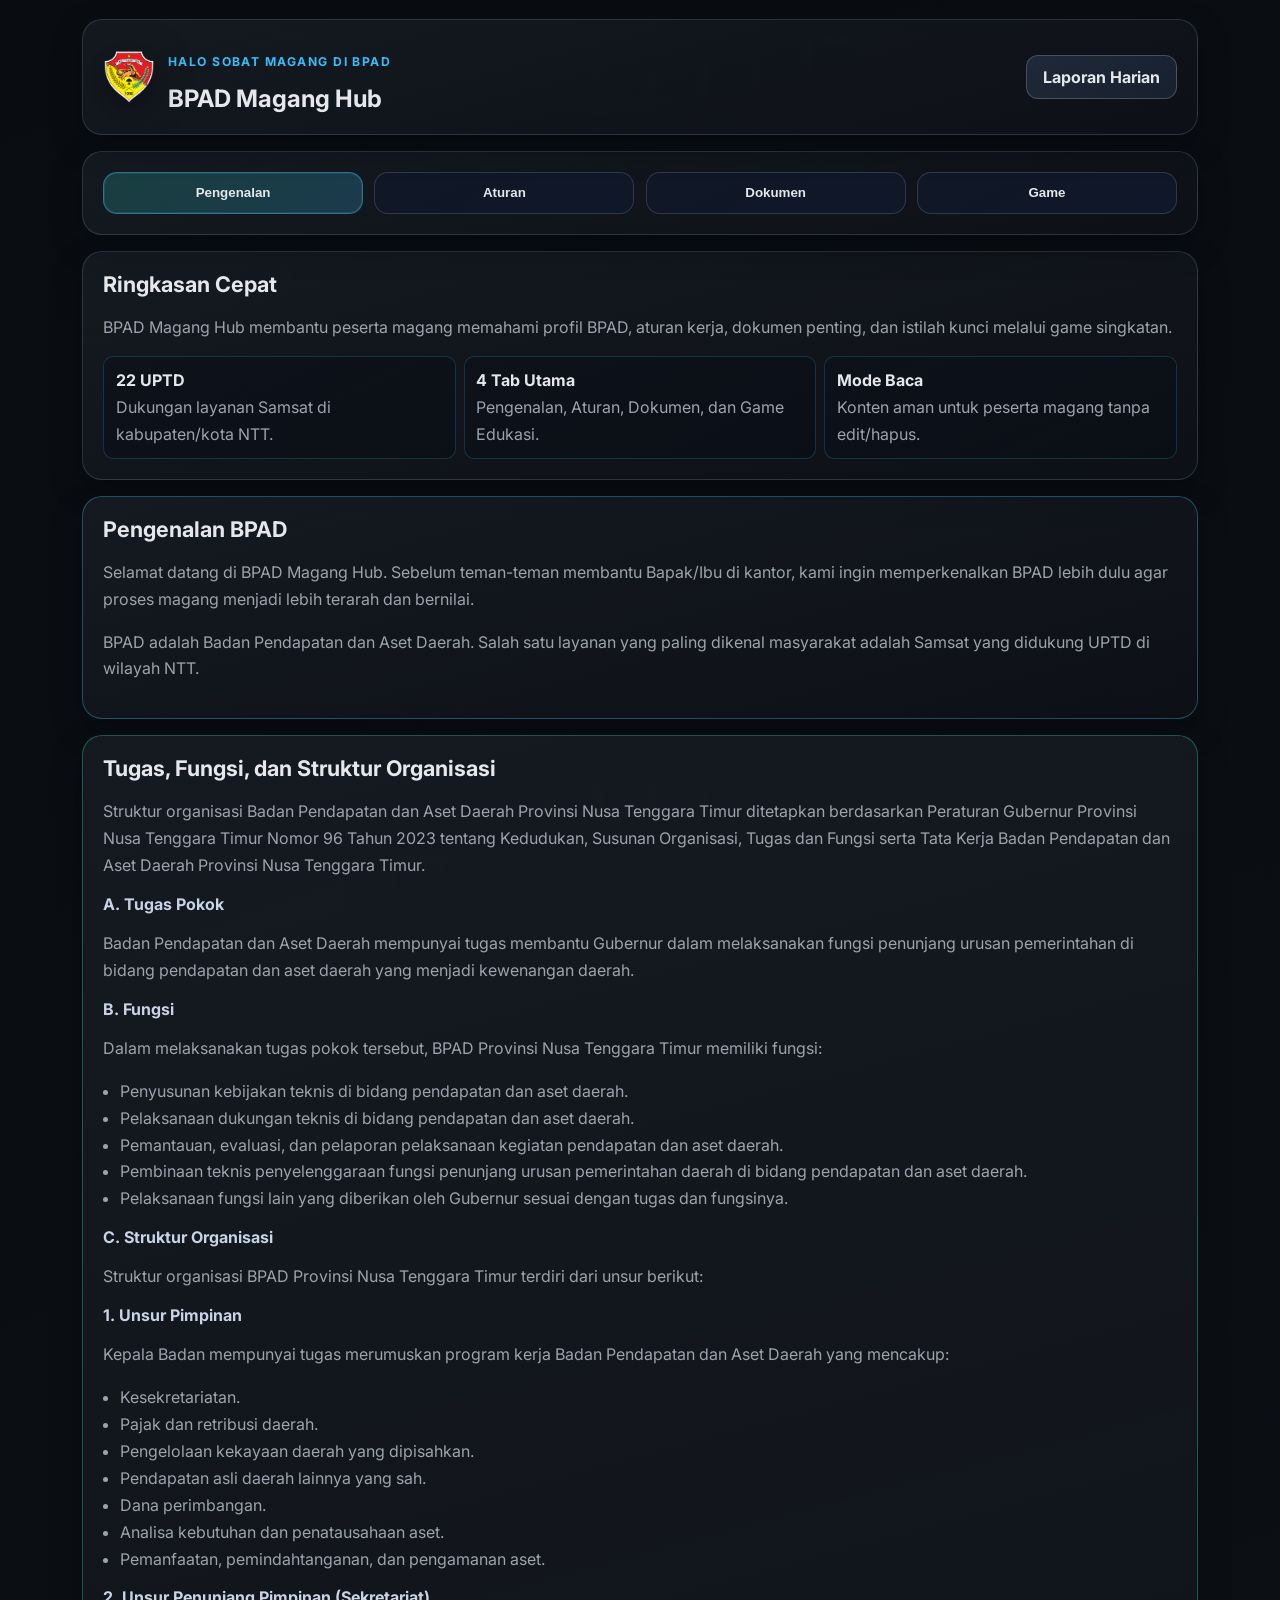
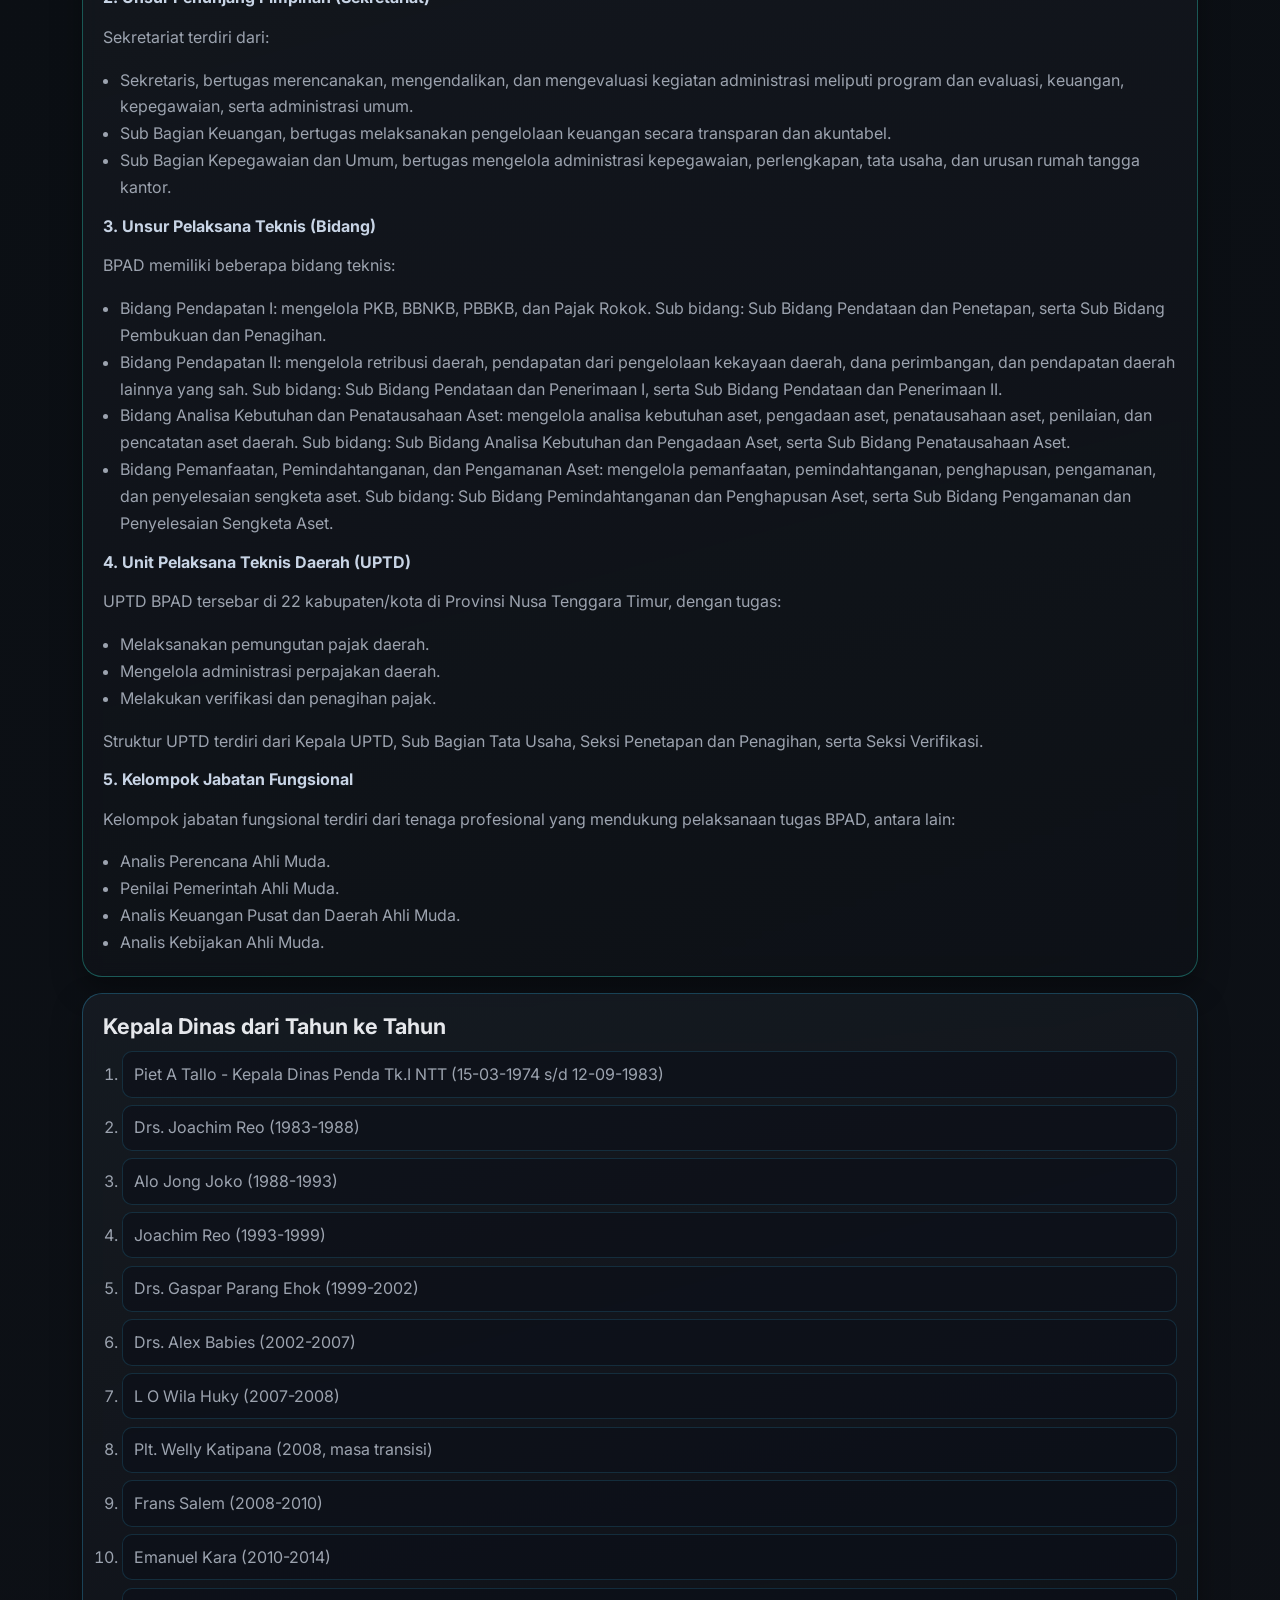
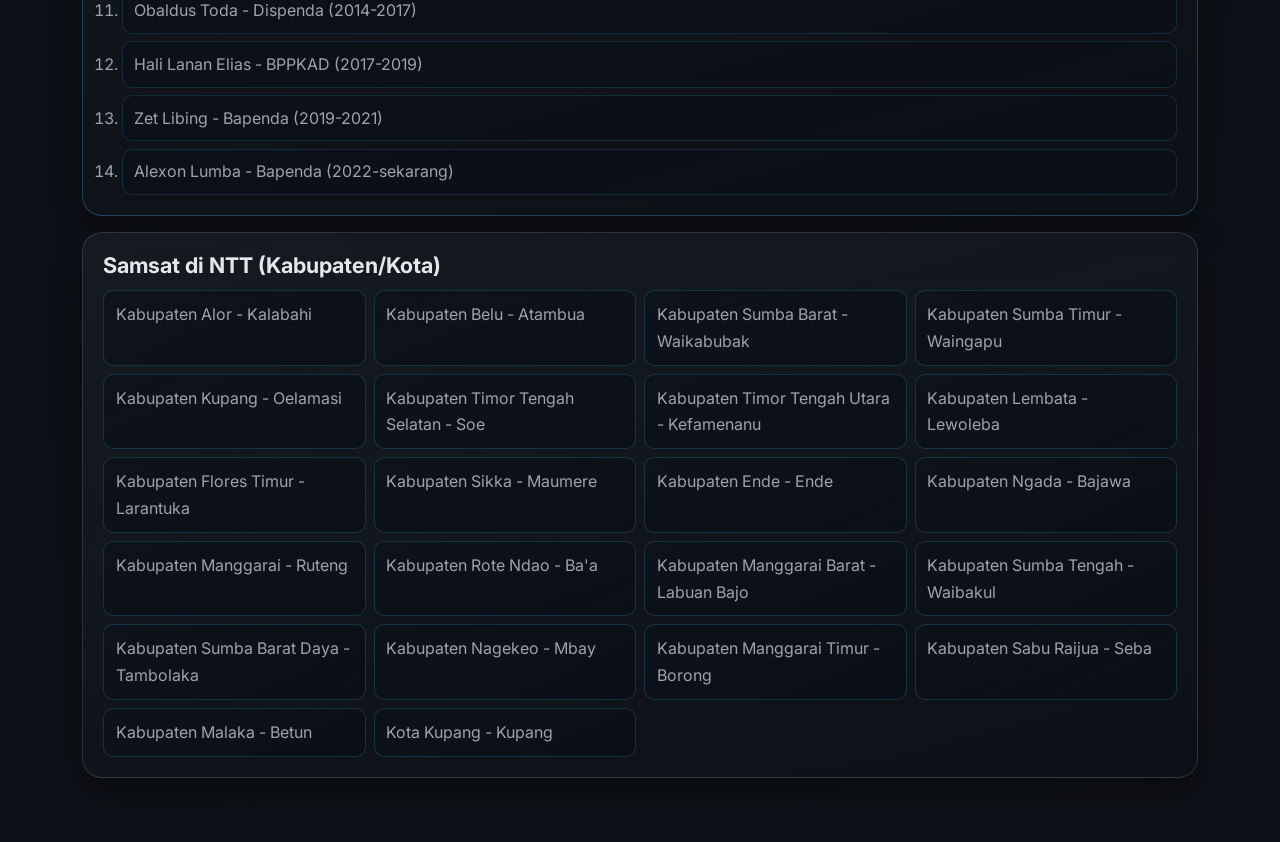
==== dashboard.html @ ac59b92c "feat: initial BPAD Magang Hub MVP" ====
<!doctype html>
<html lang="id">
  <head>
    <meta charset="UTF-8" />
    <meta name="viewport" content="width=device-width, initial-scale=1.0" />
    <title>BPAD Magang Hub</title>
    <link rel="preconnect" href="https://fonts.googleapis.com" />
    <link rel="preconnect" href="https://fonts.gstatic.com" crossorigin />
    <link
      href="https://fonts.googleapis.com/css2?family=Inter:wght@400;500;600;700;800&display=swap"
      rel="stylesheet"
    />
    <link rel="stylesheet" href="./styles.css" />
  </head>
  <body>
    <main>
      <section id="dashboard-screen" class="screen active">
        <header class="topbar panel">
          <div class="brand-block">
            <img class="brand-logo top-logo" src="./logo.png" alt="Logo BPAD" />
            <div>
            <p class="eyebrow">Halo Sobat Magang di BPAD</p>
            <h2>BPAD Magang Hub</h2>
            </div>
          </div>
          <a class="btn btn-ghost" target="_blank" rel="noopener noreferrer" href="https://tally.so/r/682JGe">
            Laporan Harian
          </a>
        </header>

        <nav class="tabs panel" aria-label="Tab Navigasi">
          <button class="tab-btn active" data-tab="pengenalan">Pengenalan</button>
          <button class="tab-btn" data-tab="aturan">Aturan</button>
          <button class="tab-btn" data-tab="dokumen">Dokumen</button>
          <button class="tab-btn" data-tab="game">Game</button>
        </nav>

        <section id="tab-pengenalan" class="tab-panel active">
          <article class="panel">
            <h3>Ringkasan Cepat</h3>
            <p>
              BPAD Magang Hub membantu peserta magang memahami profil BPAD, aturan kerja,
              dokumen penting, dan istilah kunci melalui game singkatan.
            </p>
            <div class="region-grid">
              <p><strong>22 UPTD</strong><br />Dukungan layanan Samsat di kabupaten/kota NTT.</p>
              <p><strong>4 Tab Utama</strong><br />Pengenalan, Aturan, Dokumen, dan Game Edukasi.</p>
              <p><strong>Mode Baca</strong><br />Konten aman untuk peserta magang tanpa edit/hapus.</p>
            </div>
          </article>

          <article class="panel">
            <h3>Pengenalan BPAD</h3>
            <p>
              Selamat datang di BPAD Magang Hub. Sebelum teman-teman membantu Bapak/Ibu
              di kantor, kami ingin memperkenalkan BPAD lebih dulu agar proses magang
              menjadi lebih terarah dan bernilai.
            </p>
            <p>
              BPAD adalah Badan Pendapatan dan Aset Daerah. Salah satu layanan yang
              paling dikenal masyarakat adalah Samsat yang didukung UPTD di wilayah NTT.
            </p>
          </article>

          <article class="panel">
            <h3>Tugas, Fungsi, dan Struktur Organisasi</h3>
            <p>
              Struktur organisasi Badan Pendapatan dan Aset Daerah Provinsi Nusa Tenggara Timur
              ditetapkan berdasarkan Peraturan Gubernur Provinsi Nusa Tenggara Timur Nomor 96 Tahun 2023
              tentang Kedudukan, Susunan Organisasi, Tugas dan Fungsi serta Tata Kerja
              Badan Pendapatan dan Aset Daerah Provinsi Nusa Tenggara Timur.
            </p>

            <h4>A. Tugas Pokok</h4>
            <p>
              Badan Pendapatan dan Aset Daerah mempunyai tugas membantu Gubernur dalam melaksanakan
              fungsi penunjang urusan pemerintahan di bidang pendapatan dan aset daerah
              yang menjadi kewenangan daerah.
            </p>

            <h4>B. Fungsi</h4>
            <p>Dalam melaksanakan tugas pokok tersebut, BPAD Provinsi Nusa Tenggara Timur memiliki fungsi:</p>
            <ul>
              <li>Penyusunan kebijakan teknis di bidang pendapatan dan aset daerah.</li>
              <li>Pelaksanaan dukungan teknis di bidang pendapatan dan aset daerah.</li>
              <li>Pemantauan, evaluasi, dan pelaporan pelaksanaan kegiatan pendapatan dan aset daerah.</li>
              <li>
                Pembinaan teknis penyelenggaraan fungsi penunjang urusan pemerintahan daerah
                di bidang pendapatan dan aset daerah.
              </li>
              <li>Pelaksanaan fungsi lain yang diberikan oleh Gubernur sesuai dengan tugas dan fungsinya.</li>
            </ul>

            <h4>C. Struktur Organisasi</h4>
            <p>Struktur organisasi BPAD Provinsi Nusa Tenggara Timur terdiri dari unsur berikut:</p>

            <h4>1. Unsur Pimpinan</h4>
            <p>
              Kepala Badan mempunyai tugas merumuskan program kerja Badan Pendapatan dan Aset Daerah
              yang mencakup:
            </p>
            <ul>
              <li>Kesekretariatan.</li>
              <li>Pajak dan retribusi daerah.</li>
              <li>Pengelolaan kekayaan daerah yang dipisahkan.</li>
              <li>Pendapatan asli daerah lainnya yang sah.</li>
              <li>Dana perimbangan.</li>
              <li>Analisa kebutuhan dan penatausahaan aset.</li>
              <li>Pemanfaatan, pemindahtanganan, dan pengamanan aset.</li>
            </ul>

            <h4>2. Unsur Penunjang Pimpinan (Sekretariat)</h4>
            <p>Sekretariat terdiri dari:</p>
            <ul>
              <li>
                Sekretaris, bertugas merencanakan, mengendalikan, dan mengevaluasi kegiatan administrasi
                meliputi program dan evaluasi, keuangan, kepegawaian, serta administrasi umum.
              </li>
              <li>
                Sub Bagian Keuangan, bertugas melaksanakan pengelolaan keuangan
                secara transparan dan akuntabel.
              </li>
              <li>
                Sub Bagian Kepegawaian dan Umum, bertugas mengelola administrasi kepegawaian,
                perlengkapan, tata usaha, dan urusan rumah tangga kantor.
              </li>
            </ul>

            <h4>3. Unsur Pelaksana Teknis (Bidang)</h4>
            <p>BPAD memiliki beberapa bidang teknis:</p>
            <ul>
              <li>
                Bidang Pendapatan I:
                mengelola PKB, BBNKB, PBBKB, dan Pajak Rokok.
                Sub bidang: Sub Bidang Pendataan dan Penetapan, serta Sub Bidang Pembukuan dan Penagihan.
              </li>
              <li>
                Bidang Pendapatan II:
                mengelola retribusi daerah, pendapatan dari pengelolaan kekayaan daerah,
                dana perimbangan, dan pendapatan daerah lainnya yang sah.
                Sub bidang: Sub Bidang Pendataan dan Penerimaan I, serta Sub Bidang Pendataan dan Penerimaan II.
              </li>
              <li>
                Bidang Analisa Kebutuhan dan Penatausahaan Aset:
                mengelola analisa kebutuhan aset, pengadaan aset, penatausahaan aset,
                penilaian, dan pencatatan aset daerah.
                Sub bidang: Sub Bidang Analisa Kebutuhan dan Pengadaan Aset,
                serta Sub Bidang Penatausahaan Aset.
              </li>
              <li>
                Bidang Pemanfaatan, Pemindahtanganan, dan Pengamanan Aset:
                mengelola pemanfaatan, pemindahtanganan, penghapusan, pengamanan,
                dan penyelesaian sengketa aset.
                Sub bidang: Sub Bidang Pemindahtanganan dan Penghapusan Aset,
                serta Sub Bidang Pengamanan dan Penyelesaian Sengketa Aset.
              </li>
            </ul>

            <h4>4. Unit Pelaksana Teknis Daerah (UPTD)</h4>
            <p>
              UPTD BPAD tersebar di 22 kabupaten/kota di Provinsi Nusa Tenggara Timur, dengan tugas:
            </p>
            <ul>
              <li>Melaksanakan pemungutan pajak daerah.</li>
              <li>Mengelola administrasi perpajakan daerah.</li>
              <li>Melakukan verifikasi dan penagihan pajak.</li>
            </ul>
            <p>Struktur UPTD terdiri dari Kepala UPTD, Sub Bagian Tata Usaha, Seksi Penetapan dan Penagihan, serta Seksi Verifikasi.</p>

            <h4>5. Kelompok Jabatan Fungsional</h4>
            <p>
              Kelompok jabatan fungsional terdiri dari tenaga profesional yang mendukung pelaksanaan
              tugas BPAD, antara lain:
            </p>
            <ul>
              <li>Analis Perencana Ahli Muda.</li>
              <li>Penilai Pemerintah Ahli Muda.</li>
              <li>Analis Keuangan Pusat dan Daerah Ahli Muda.</li>
              <li>Analis Kebijakan Ahli Muda.</li>
            </ul>
          </article>

          <article class="panel">
            <h3>Kepala Dinas dari Tahun ke Tahun</h3>
            <ol class="history-list">
              <li>Piet A Tallo - Kepala Dinas Penda Tk.I NTT (15-03-1974 s/d 12-09-1983)</li>
              <li>Drs. Joachim Reo (1983-1988)</li>
              <li>Alo Jong Joko (1988-1993)</li>
              <li>Joachim Reo (1993-1999)</li>
              <li>Drs. Gaspar Parang Ehok (1999-2002)</li>
              <li>Drs. Alex Babies (2002-2007)</li>
              <li>L O Wila Huky (2007-2008)</li>
              <li>Plt. Welly Katipana (2008, masa transisi)</li>
              <li>Frans Salem (2008-2010)</li>
              <li>Emanuel Kara (2010-2014)</li>
              <li>Obaldus Toda - Dispenda (2014-2017)</li>
              <li>Hali Lanan Elias - BPPKAD (2017-2019)</li>
              <li>Zet Libing - Bapenda (2019-2021)</li>
              <li>Alexon Lumba - Bapenda (2022-sekarang)</li>
            </ol>
          </article>

          <article class="panel">
            <h3>Samsat di NTT (Kabupaten/Kota)</h3>
            <div class="region-grid">
              <p>Kabupaten Alor - Kalabahi</p>
              <p>Kabupaten Belu - Atambua</p>
              <p>Kabupaten Sumba Barat - Waikabubak</p>
              <p>Kabupaten Sumba Timur - Waingapu</p>
              <p>Kabupaten Kupang - Oelamasi</p>
              <p>Kabupaten Timor Tengah Selatan - Soe</p>
              <p>Kabupaten Timor Tengah Utara - Kefamenanu</p>
              <p>Kabupaten Lembata - Lewoleba</p>
              <p>Kabupaten Flores Timur - Larantuka</p>
              <p>Kabupaten Sikka - Maumere</p>
              <p>Kabupaten Ende - Ende</p>
              <p>Kabupaten Ngada - Bajawa</p>
              <p>Kabupaten Manggarai - Ruteng</p>
              <p>Kabupaten Rote Ndao - Ba'a</p>
              <p>Kabupaten Manggarai Barat - Labuan Bajo</p>
              <p>Kabupaten Sumba Tengah - Waibakul</p>
              <p>Kabupaten Sumba Barat Daya - Tambolaka</p>
              <p>Kabupaten Nagekeo - Mbay</p>
              <p>Kabupaten Manggarai Timur - Borong</p>
              <p>Kabupaten Sabu Raijua - Seba</p>
              <p>Kabupaten Malaka - Betun</p>
              <p>Kota Kupang - Kupang</p>
            </div>
          </article>
        </section>

        <section id="tab-aturan" class="tab-panel">
          <article class="panel">
            <h3>Aturan Magang di BPAD (Panduan Lengkap)</h3>
            <p>
              Aturan ini disusun agar proses magang berjalan tertib, profesional, dan memberikan
              pengalaman belajar yang maksimal. Seluruh peserta magang wajib membaca serta
              menjalankan ketentuan berikut selama masa magang di BPAD.
            </p>

            <h4>1. Disiplin Waktu dan Kehadiran</h4>
            <ul>
              <li>Datang sebelum pukul 07.30 dan pulang pukul 16.00.</li>
              <li>Peserta magang wajib melakukan presensi sesuai mekanisme yang berlaku di unit kerja.</li>
              <li>Keterlambatan harus disertai alasan yang jelas dan disampaikan kepada pembimbing.</li>
              <li>Jika berhalangan hadir, wajib izin terlebih dahulu kepada pembimbing dan admin terkait.</li>
            </ul>

            <h4>2. Kerapian dan Penampilan</h4>
            <ul>
              <li>Gunakan pakaian rapi, sopan, dan sesuai kebijakan sekolah/kampus/kepegawaian.</li>
              <li>Penampilan harus mencerminkan etika kerja instansi pemerintahan.</li>
              <li>Gunakan atribut identitas magang jika diminta oleh unit kerja.</li>
            </ul>

            <h4>3. Etika Perilaku di Kantor</h4>
            <ul>
              <li>Jaga ketenangan saat jam kerja, hindari berisik di ruang kantor.</li>
              <li>Hormati seluruh pegawai, tamu, dan sesama peserta magang.</li>
              <li>Gunakan bahasa yang santun dan profesional dalam komunikasi lisan maupun tulisan.</li>
              <li>Dilarang merokok di area yang tidak diperbolehkan dan dilarang membuat keributan.</li>
            </ul>

            <h4>4. Koordinasi Tugas dan Tanggung Jawab</h4>
            <ul>
              <li>Aktif berkoordinasi dengan pembimbing terkait tugas harian.</li>
              <li>Kerjakan tugas sesuai arahan, standar kerja, dan tenggat waktu yang diberikan.</li>
              <li>Apabila belum memahami tugas, segera bertanya dan meminta arahan sebelum bekerja.</li>
              <li>Jaga kualitas hasil kerja agar magang memberi nilai tambah bagi unit kerja.</li>
            </ul>

            <h4>5. Administrasi dan Pelaporan Magang</h4>
            <ul>
              <li>Isi laporan harian secara konsisten melalui tautan yang telah disediakan.</li>
              <li>Catat kegiatan utama, hasil pekerjaan, dan pembelajaran yang diperoleh setiap hari.</li>
              <li>Simpan bukti kerja atau dokumentasi yang diperlukan untuk laporan akhir magang.</li>
              <li>Patuhi format pelaporan dari sekolah/kampus dan ketentuan pembimbing kantor.</li>
            </ul>

            <h4>6. Penggunaan Fasilitas dan Keamanan Data</h4>
            <ul>
              <li>Gunakan fasilitas kantor secara bijak, aman, dan sesuai kebutuhan kerja.</li>
              <li>Jaga kerahasiaan data dan dokumen internal yang tidak bersifat publik.</li>
              <li>Dilarang menyebarkan informasi internal instansi tanpa izin pihak berwenang.</li>
              <li>Gunakan perangkat dan jaringan kantor sesuai kebijakan keamanan informasi.</li>
            </ul>

            <h4>7. Larangan Selama Magang</h4>
            <ul>
              <li>Dilarang meninggalkan kantor pada jam kerja tanpa izin pembimbing.</li>
              <li>Dilarang menggunakan bahasa/gestur yang tidak sopan kepada pegawai atau masyarakat.</li>
              <li>Dilarang menunda pekerjaan yang sudah menjadi tanggung jawab harian.</li>
              <li>Dilarang mempublikasikan aktivitas internal kantor ke media sosial tanpa izin.</li>
            </ul>

            <h4>8. Sikap Profesional yang Diharapkan</h4>
            <ul>
              <li>Jujur, disiplin, bertanggung jawab, dan terbuka terhadap masukan.</li>
              <li>Menjaga kerja sama tim dan mampu beradaptasi dengan budaya kerja kantor.</li>
              <li>Berinisiatif membantu pekerjaan yang relevan ketika tidak ada tugas langsung.</li>
              <li>Menjadikan masa magang sebagai proses belajar aktif, bukan sekadar memenuhi kewajiban.</li>
            </ul>
          </article>
        </section>

        <section id="tab-dokumen" class="tab-panel">
          <article class="panel docs-panel">
            <div class="section-head">
              <div>
                <h3>Daftar Dokumen</h3>
                <p>Baca dokumen regulasi, laporan, dan referensi pendukung magang (mode baca saja).</p>
              </div>
            </div>
            <div id="doc-grid" class="doc-grid"></div>
          </article>
        </section>

        <section id="tab-game" class="tab-panel">
          <article class="panel game-panel">
            <h3>Game Singkatan BPAD</h3>
            <p>
              Jawab pertanyaan singkatan seputar BPAD seperti UPTD, Samsat, STNK, dan istilah lain.
            </p>
            <div id="quiz-box" class="quiz-box">
              <p id="quiz-progress" class="quiz-progress"></p>
              <h4 id="quiz-question"></h4>
              <div id="quiz-options" class="quiz-options"></div>
              <p id="quiz-feedback" class="quiz-feedback"></p>
              <div class="quiz-actions">
                <button id="quiz-next" class="btn btn-primary" disabled>Lanjut</button>
                <button id="quiz-reset" class="btn btn-ghost">Ulangi</button>
              </div>
              <p id="quiz-score" class="quiz-score"></p>
            </div>
          </article>
        </section>
      </section>
    </main>

    <template id="doc-card-template">
      <article class="doc-card">
        <h4 class="doc-title"></h4>
        <p class="doc-desc"></p>
        <div class="doc-actions">
          <a class="btn btn-ghost doc-link" target="_blank" rel="noopener noreferrer">Buka Dokumen</a>
        </div>
      </article>
    </template>

    <script src="./app.js"></script>
  </body>
</html>
---- styles.css ----
:root {
  --bg-0: #0b0f14;
  --bg-1: #0e1117;
  --panel: #161b22;
  --panel-soft: #1b2230;
  --line: rgba(148, 163, 184, 0.22);
  --line-strong: rgba(56, 189, 248, 0.45);
  --primary: #2dd4bf;
  --secondary: #38bdf8;
  --text: #e5e7eb;
  --muted: #9ca3af;
  --ok: #22c55e;
  --warn: #ef4444;
  --radius-lg: 20px;
  --radius-md: 14px;
  --shadow-lg: 0 25px 60px rgba(0, 0, 0, 0.45);
  --shadow-md: 0 12px 30px rgba(0, 0, 0, 0.34);
}

* {
  box-sizing: border-box;
}

html,
body {
  margin: 0;
  min-height: 100%;
  font-family: Inter, system-ui, -apple-system, Segoe UI, sans-serif;
  color: var(--text);
  background:
    radial-gradient(1200px 900px at -15% -25%, rgba(56, 189, 248, 0.13), transparent 52%),
    radial-gradient(1200px 900px at 120% 130%, rgba(45, 212, 191, 0.11), transparent 50%),
    linear-gradient(160deg, #090d12 0%, var(--bg-0) 35%, var(--bg-1) 100%);
}

body::before {
  content: "";
  position: fixed;
  inset: 0;
  pointer-events: none;
  background-image:
    linear-gradient(rgba(148, 163, 184, 0.06) 1px, transparent 1px),
    linear-gradient(90deg, rgba(148, 163, 184, 0.05) 1px, transparent 1px);
  background-size: 52px 52px;
  mask-image: radial-gradient(circle at center, black 25%, transparent 80%);
  opacity: 0.18;
}

main {
  min-height: 100dvh;
}

h1,
h2,
h3,
h4 {
  margin: 0;
  line-height: 1.2;
}

h1 {
  font-weight: 800;
}

h2,
h3,
h4 {
  font-weight: 700;
}

p,
li {
  color: var(--muted);
  line-height: 1.68;
}

ul,
ol {
  margin: 0;
  padding-left: 1.05rem;
}

.screen {
  display: none;
  padding: 2rem;
}

.screen.active {
  display: block;
}

#welcome-screen {
  min-height: 100dvh;
  display: grid;
  place-items: center;
  position: relative;
  overflow: hidden;
}

#welcome-screen::before,
#welcome-screen::after {
  content: "";
  position: absolute;
  border-radius: 999px;
  filter: blur(18px);
}

#welcome-screen::before {
  width: 34rem;
  height: 34rem;
  background: radial-gradient(circle, rgba(45, 212, 191, 0.35), transparent 62%);
  top: -10rem;
  left: -8rem;
  animation: drift 10s ease-in-out infinite;
}

#welcome-screen::after {
  width: 30rem;
  height: 30rem;
  background: radial-gradient(circle, rgba(56, 189, 248, 0.3), transparent 65%);
  right: -8rem;
  bottom: -10rem;
  animation: drift 12s ease-in-out infinite reverse;
}

.hero-glow {
  display: none;
}

.hero-content {
  position: relative;
  z-index: 1;
  max-width: 860px;
  text-align: center;
  background: linear-gradient(155deg, rgba(22, 27, 34, 0.85), rgba(14, 17, 23, 0.6));
  border: 1px solid var(--line);
  border-radius: 28px;
  box-shadow: var(--shadow-lg);
  padding: clamp(1.5rem, 4vw, 3rem);
  backdrop-filter: blur(10px);
  animation: rise 0.6s ease;
}

.hero-content h1 {
  margin-top: 0.7rem;
  font-size: clamp(2rem, 5vw, 4.4rem);
  letter-spacing: -0.03em;
}

.hero-content p {
  max-width: 700px;
  margin: 1.2rem auto 2rem;
}

.brand-logo {
  display: block;
  object-fit: contain;
  filter: drop-shadow(0 8px 20px rgba(0, 0, 0, 0.4));
}

.hero-logo {
  width: clamp(84px, 11vw, 128px);
  margin: 0 auto 0.8rem;
}

.eyebrow {
  letter-spacing: 0.12em;
  text-transform: uppercase;
  color: var(--secondary);
  font-size: 0.76rem;
  font-weight: 700;
}

#dashboard-screen {
  max-width: 1180px;
  margin: 0 auto;
  padding-top: 1.2rem;
  padding-bottom: 3rem;
}

.topbar {
  display: flex;
  justify-content: space-between;
  align-items: center;
  gap: 1rem;
  position: sticky;
  top: 0.8rem;
  z-index: 10;
}

.brand-block {
  display: flex;
  align-items: center;
  gap: 0.8rem;
}

.top-logo {
  width: 52px;
  height: 52px;
}

.panel {
  background: linear-gradient(165deg, rgba(22, 27, 34, 0.94), rgba(14, 17, 23, 0.86));
  border: 1px solid var(--line);
  border-radius: var(--radius-lg);
  box-shadow: var(--shadow-md);
  padding: 1.25rem;
  margin-bottom: 1rem;
  backdrop-filter: blur(8px);
}

.tabs {
  display: grid;
  grid-template-columns: repeat(4, minmax(0, 1fr));
  gap: 0.7rem;
  margin-bottom: 1rem;
  position: sticky;
  top: 6.6rem;
  z-index: 9;
}

.tab-btn {
  background: linear-gradient(150deg, #101826, #0f172a);
  border: 1px solid rgba(71, 85, 105, 0.55);
  color: var(--text);
  border-radius: 14px;
  padding: 0.78rem 0.8rem;
  font-weight: 700;
  cursor: pointer;
  transition: 0.25s ease;
}

.tab-btn:hover {
  transform: translateY(-1px);
  border-color: rgba(45, 212, 191, 0.5);
}

.tab-btn.active {
  background: linear-gradient(140deg, rgba(45, 212, 191, 0.2), rgba(56, 189, 248, 0.22));
  border-color: var(--line-strong);
  box-shadow: inset 0 0 0 1px rgba(229, 231, 235, 0.08);
}

.tab-panel {
  display: none;
  animation: fadeSlide 0.32s ease;
}

.tab-panel.active {
  display: block;
}

.panel h3 {
  font-size: clamp(1.1rem, 2vw, 1.35rem);
  margin-bottom: 0.7rem;
}

.panel h4 {
  margin-top: 1rem;
  margin-bottom: 0.5rem;
  color: #c8d4e5;
  font-size: 1rem;
}

#tab-pengenalan .panel:nth-child(2) {
  border-color: rgba(56, 189, 248, 0.35);
}

#tab-pengenalan .panel:nth-child(3) {
  border-color: rgba(45, 212, 191, 0.35);
}

#tab-pengenalan .panel:nth-child(4) {
  border-color: rgba(56, 189, 248, 0.28);
}

.history-list {
  display: grid;
  gap: 0.45rem;
  padding-left: 1.2rem;
}

.history-list li {
  padding: 0.55rem 0.68rem;
  border: 1px solid rgba(56, 189, 248, 0.16);
  border-radius: 10px;
  background: rgba(11, 16, 24, 0.55);
}

.region-grid {
  display: grid;
  gap: 0.5rem;
  grid-template-columns: repeat(auto-fit, minmax(235px, 1fr));
}

.region-grid p {
  margin: 0;
  padding: 0.62rem 0.72rem;
  border-radius: 10px;
  border: 1px solid rgba(56, 189, 248, 0.2);
  background: linear-gradient(155deg, rgba(13, 18, 27, 0.82), rgba(10, 14, 22, 0.72));
}

.region-grid strong {
  color: var(--text);
  font-weight: 700;
}

.section-head {
  display: flex;
  justify-content: space-between;
  align-items: flex-end;
  gap: 1rem;
  margin-bottom: 0.9rem;
}

.section-head p {
  margin: 0.4rem 0 0;
}

.doc-grid {
  display: grid;
  grid-template-columns: repeat(auto-fit, minmax(250px, 1fr));
  gap: 0.95rem;
}

.doc-card {
  border-radius: 16px;
  border: 1px solid rgba(56, 189, 248, 0.24);
  padding: 1rem;
  background: linear-gradient(165deg, rgba(18, 25, 37, 0.88), rgba(10, 14, 23, 0.86));
  transition: 0.24s ease;
}

.doc-card:hover {
  transform: translateY(-4px);
  border-color: rgba(45, 212, 191, 0.55);
  box-shadow: 0 12px 24px rgba(45, 212, 191, 0.16);
}

.doc-title {
  font-size: 1.05rem;
  margin-bottom: 0.45rem;
}

.doc-desc {
  margin: 0 0 0.95rem;
  min-height: 58px;
}

.doc-actions {
  display: flex;
}

.btn {
  border: none;
  border-radius: 12px;
  padding: 0.68rem 1rem;
  font-weight: 700;
  cursor: pointer;
  text-decoration: none;
  transition: 0.2s ease;
}

.btn:hover {
  transform: translateY(-1px);
  filter: brightness(1.07);
}

.btn-primary {
  background: linear-gradient(135deg, var(--primary), #11bda6);
  color: #03130f;
}

.btn-ghost {
  background: linear-gradient(150deg, #1f2937, #17202f);
  color: var(--text);
  border: 1px solid rgba(156, 163, 175, 0.35);
}

.game-panel {
  border-color: rgba(45, 212, 191, 0.28);
}

.quiz-box {
  margin-top: 0.7rem;
  border: 1px solid rgba(56, 189, 248, 0.2);
  background: rgba(10, 15, 23, 0.68);
  border-radius: 16px;
  padding: 1rem;
}

.quiz-progress,
.quiz-feedback,
.quiz-score {
  margin: 0.45rem 0 0;
}

.quiz-options {
  display: grid;
  gap: 0.58rem;
  margin-top: 0.8rem;
}

.quiz-option {
  text-align: left;
  width: 100%;
}

.quiz-option.correct {
  border-color: rgba(34, 197, 94, 0.76);
  color: #bbf7d0;
}

.quiz-option.wrong {
  border-color: rgba(239, 68, 68, 0.76);
  color: #fecaca;
}

.quiz-actions {
  display: flex;
  gap: 0.6rem;
  margin-top: 0.85rem;
}

@keyframes drift {
  0%,
  100% {
    transform: translate3d(0, 0, 0) scale(1);
  }
  50% {
    transform: translate3d(0, 14px, 0) scale(1.05);
  }
}

@keyframes rise {
  from {
    opacity: 0;
    transform: translateY(14px);
  }
  to {
    opacity: 1;
    transform: translateY(0);
  }
}

@keyframes fadeSlide {
  from {
    opacity: 0;
    transform: translateY(10px);
  }
  to {
    opacity: 1;
    transform: translateY(0);
  }
}

@media (max-width: 920px) {
  .screen {
    padding: 1.1rem;
  }

  .topbar {
    position: static;
  }

  .tabs {
    top: 0;
    position: static;
    grid-template-columns: repeat(2, minmax(0, 1fr));
  }

  .section-head {
    align-items: flex-start;
  }

  .hero-content {
    text-align: left;
  }

  .hero-logo {
    margin-left: 0;
    margin-right: 0;
  }

  .hero-content p {
    margin-left: 0;
    margin-right: 0;
  }
}

@media (max-width: 620px) {
  .tabs {
    grid-template-columns: 1fr;
  }

  .quiz-actions {
    flex-direction: column;
  }

  .quiz-actions .btn,
  .topbar .btn,
  .doc-actions .btn {
    width: 100%;
    text-align: center;
  }

  .brand-block {
    width: 100%;
  }

  .top-logo {
    width: 44px;
    height: 44px;
  }
}
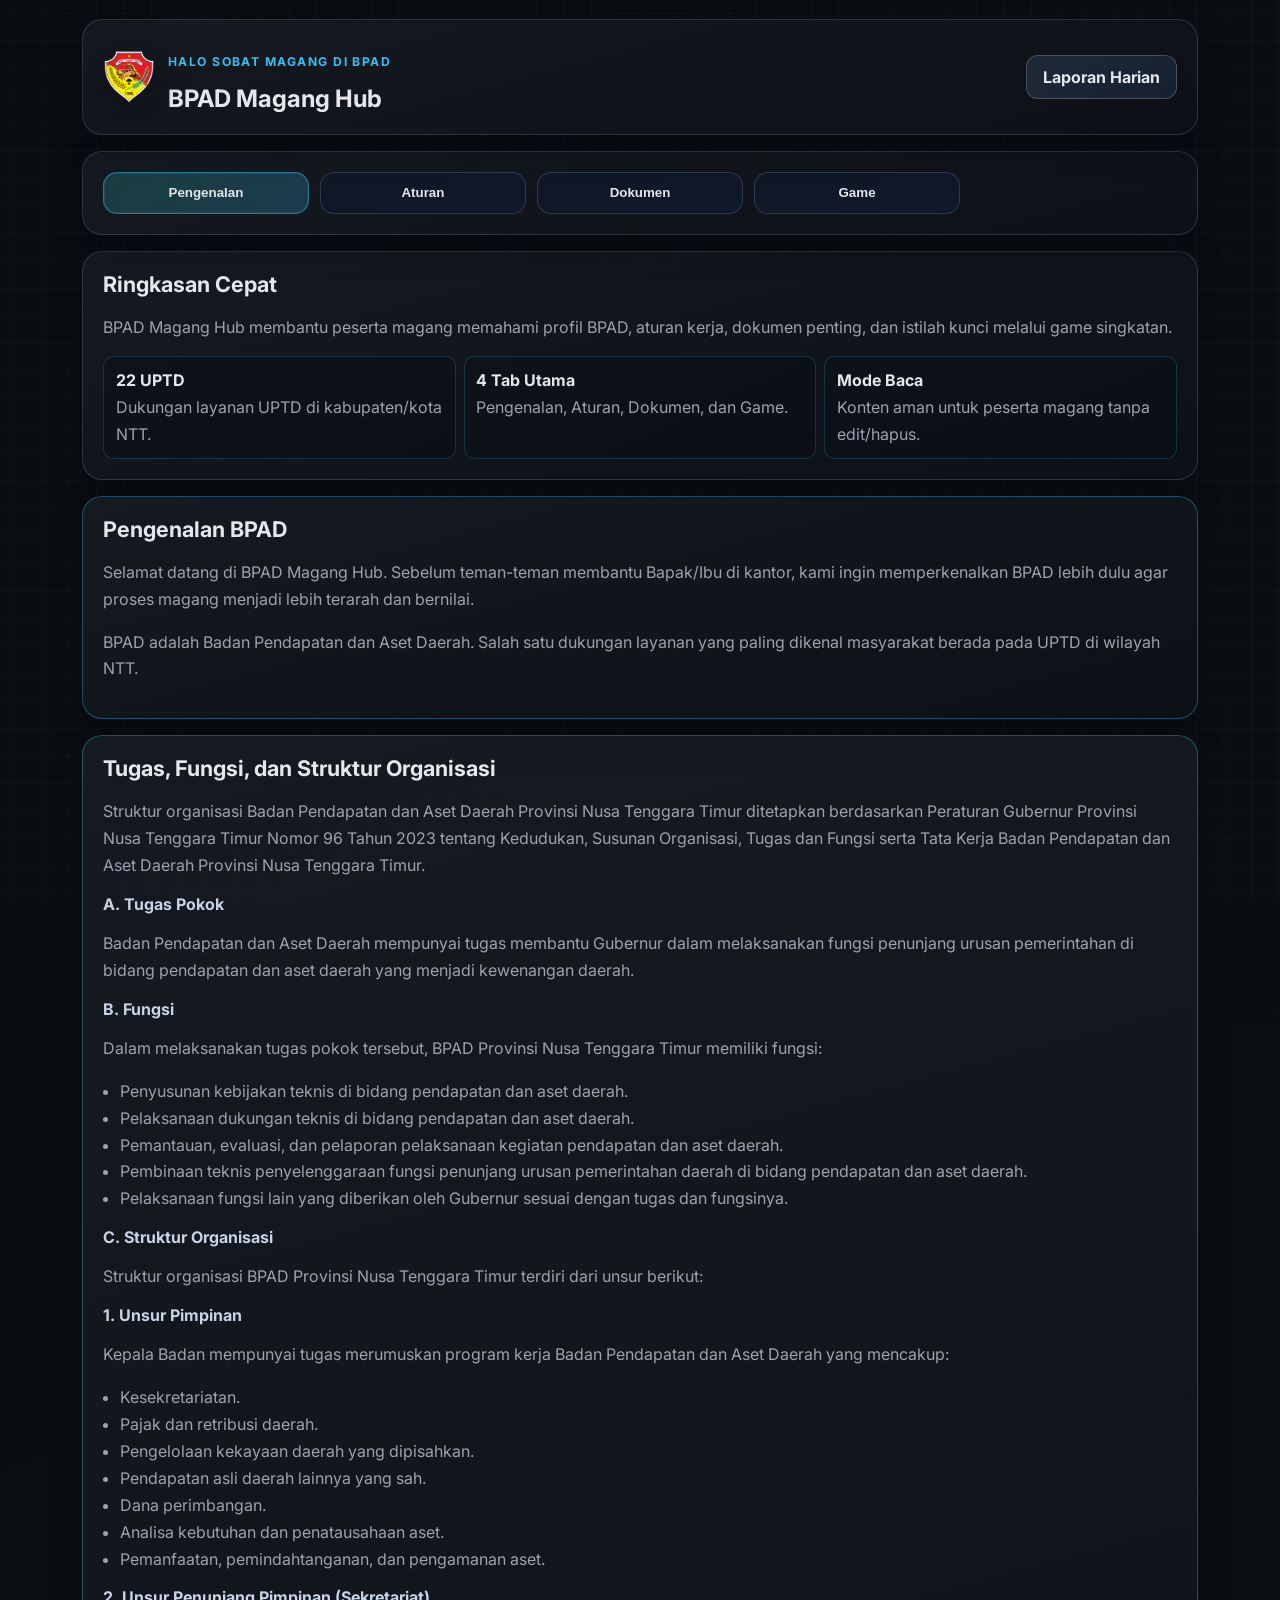
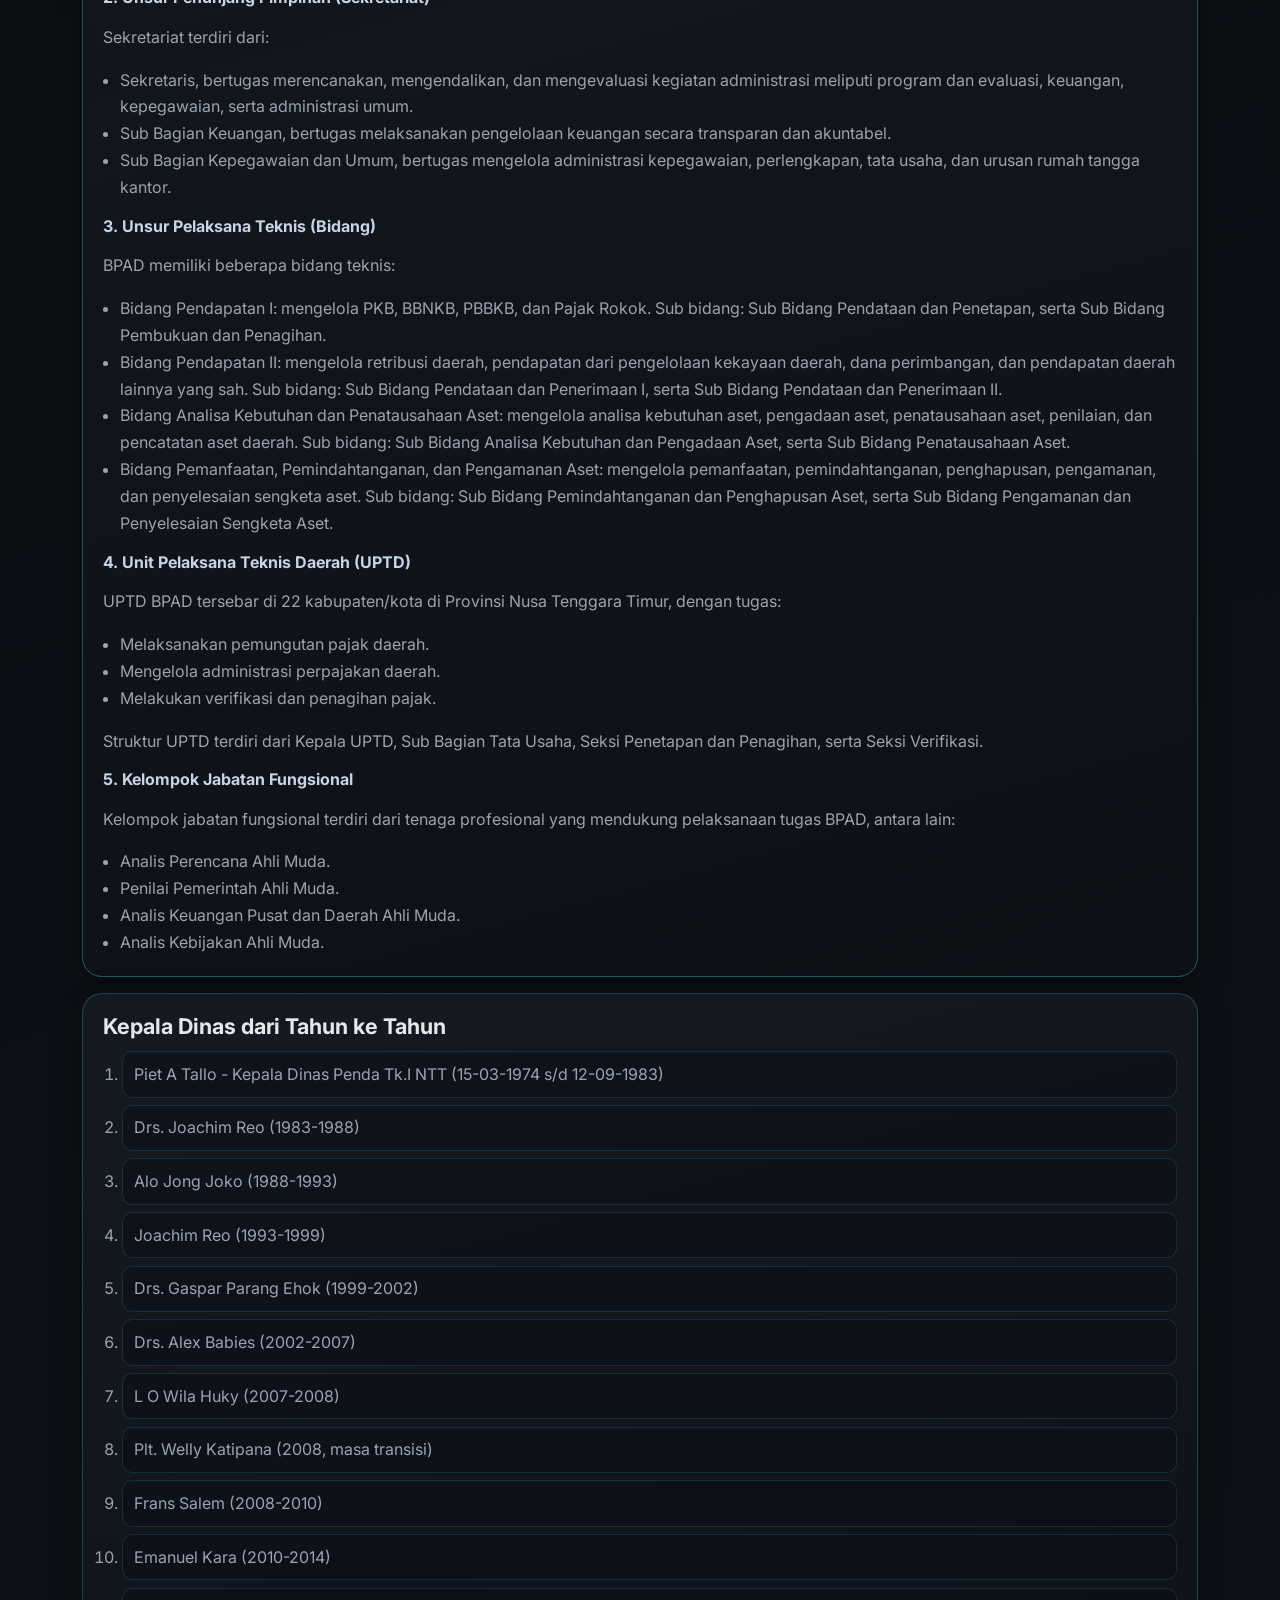
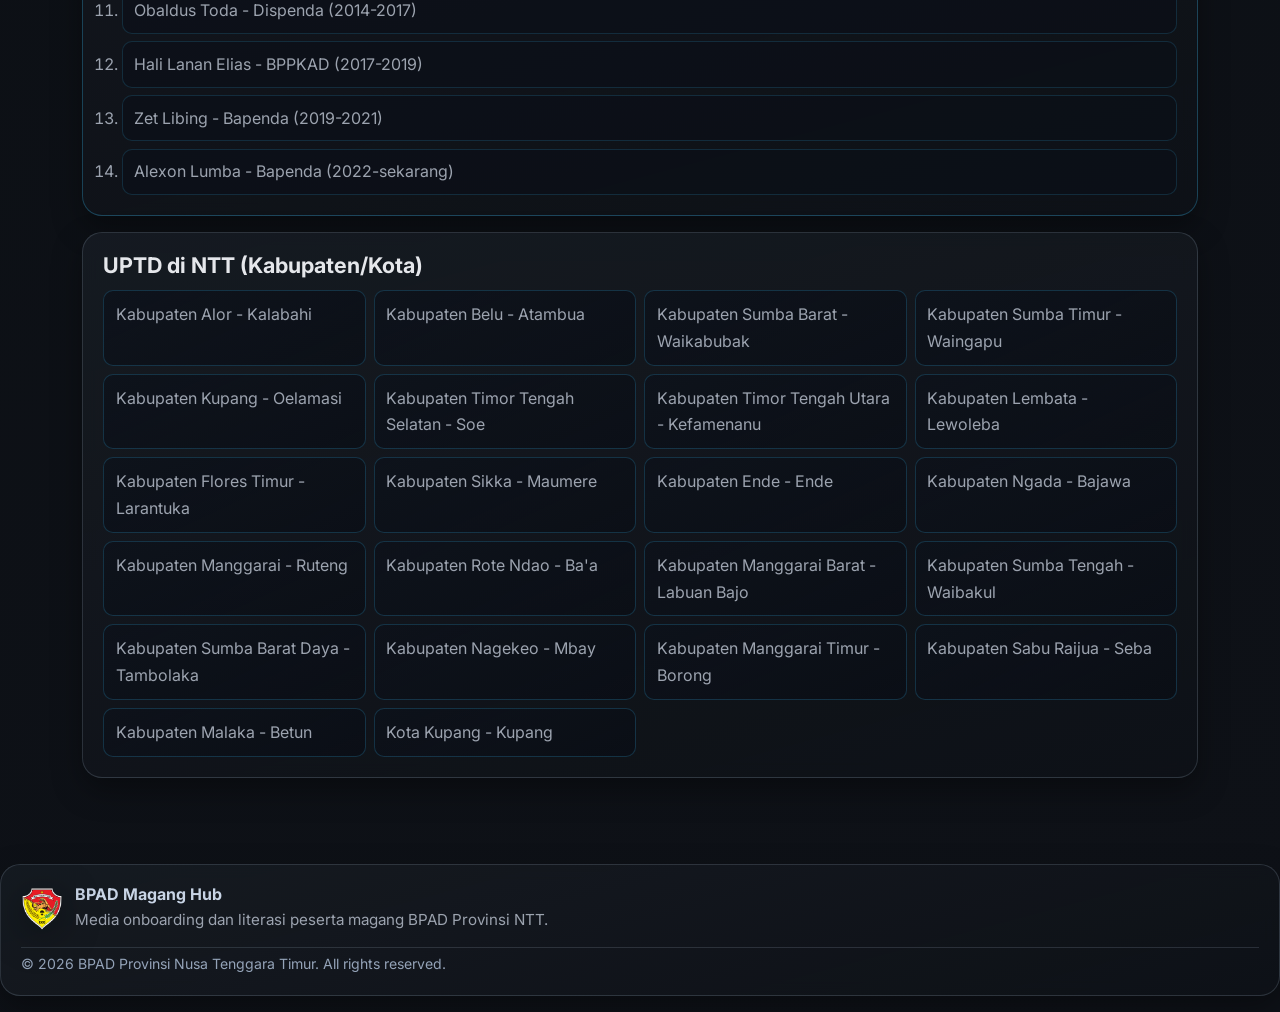
==== commit 9d5d5515: "Refine onboarding site and remove intern feature" ====
--- a/dashboard.html
+++ b/dashboard.html
@@ -10,6 +10,7 @@
       href="https://fonts.googleapis.com/css2?family=Inter:wght@400;500;600;700;800&display=swap"
       rel="stylesheet"
     />
+    <link rel="icon" type="image/jpeg" href="./fav.jpg" />
     <link rel="stylesheet" href="./styles.css" />
   </head>
   <body>
@@ -43,8 +44,8 @@
               dokumen penting, dan istilah kunci melalui game singkatan.
             </p>
             <div class="region-grid">
-              <p><strong>22 UPTD</strong><br />Dukungan layanan Samsat di kabupaten/kota NTT.</p>
-              <p><strong>4 Tab Utama</strong><br />Pengenalan, Aturan, Dokumen, dan Game Edukasi.</p>
+              <p><strong>22 UPTD</strong><br />Dukungan layanan UPTD di kabupaten/kota NTT.</p>
+              <p><strong>4 Tab Utama</strong><br />Pengenalan, Aturan, Dokumen, dan Game.</p>
               <p><strong>Mode Baca</strong><br />Konten aman untuk peserta magang tanpa edit/hapus.</p>
             </div>
           </article>
@@ -57,8 +58,8 @@
               menjadi lebih terarah dan bernilai.
             </p>
             <p>
-              BPAD adalah Badan Pendapatan dan Aset Daerah. Salah satu layanan yang
-              paling dikenal masyarakat adalah Samsat yang didukung UPTD di wilayah NTT.
+              BPAD adalah Badan Pendapatan dan Aset Daerah. Salah satu dukungan layanan
+              yang paling dikenal masyarakat berada pada UPTD di wilayah NTT.
             </p>
           </article>
 
@@ -201,7 +202,7 @@
           </article>
 
           <article class="panel">
-            <h3>Samsat di NTT (Kabupaten/Kota)</h3>
+            <h3>UPTD di NTT (Kabupaten/Kota)</h3>
             <div class="region-grid">
               <p>Kabupaten Alor - Kalabahi</p>
               <p>Kabupaten Belu - Atambua</p>
@@ -238,6 +239,15 @@
               menjalankan ketentuan berikut selama masa magang di BPAD.
             </p>
 
+            <h4>Checklist Hari Pertama Magang</h4>
+            <div class="progress-card">
+              <p id="checklist-progress-text" class="progress-text">Progress checklist: 0/0 selesai</p>
+              <div class="progress-bar">
+                <div id="checklist-progress-fill" class="progress-fill"></div>
+              </div>
+            </div>
+            <ul id="onboarding-checklist" class="checklist-list"></ul>
+
             <h4>1. Disiplin Waktu dan Kehadiran</h4>
             <ul>
               <li>Datang sebelum pukul 07.30 dan pulang pukul 16.00.</li>
@@ -300,6 +310,32 @@
               <li>Berinisiatif membantu pekerjaan yang relevan ketika tidak ada tugas langsung.</li>
               <li>Menjadikan masa magang sebagai proses belajar aktif, bukan sekadar memenuhi kewajiban.</li>
             </ul>
+          </article>
+
+          <article class="panel">
+            <h3>FAQ Magang BPAD</h3>
+            <div class="faq-list">
+              <details>
+                <summary>Jika terlambat atau berhalangan hadir, harus ke siapa?</summary>
+                <p>Segera informasikan ke pembimbing di unit kerja dan admin terkait secepat mungkin.</p>
+              </details>
+              <details>
+                <summary>Dokumen apa yang wajib dibaca di awal magang?</summary>
+                <p>Minimal baca RENSTRA, RPJMD, dan LKIP agar memahami arah kerja serta kinerja instansi.</p>
+              </details>
+              <details>
+                <summary>Apakah peserta magang boleh langsung mengerjakan tugas kantor?</summary>
+                <p>Boleh, setelah mendapat arahan pembimbing. Jika belum paham tugas, wajib bertanya terlebih dahulu.</p>
+              </details>
+              <details>
+                <summary>Bagaimana cara membuat laporan harian yang baik?</summary>
+                <p>Tulis kegiatan utama, hasil kerja, dan pembelajaran harian secara ringkas, jelas, dan konsisten.</p>
+              </details>
+              <details>
+                <summary>Apa yang dilakukan jika sedang tidak ada tugas?</summary>
+                <p>Lanjutkan membaca dokumen, mengulang materi onboarding, atau minta arahan tambahan ke pembimbing.</p>
+              </details>
+            </div>
           </article>
         </section>
 
@@ -311,6 +347,12 @@
                 <p>Baca dokumen regulasi, laporan, dan referensi pendukung magang (mode baca saja).</p>
               </div>
             </div>
+            <div class="progress-card doc-progress-card">
+              <p id="doc-progress-text" class="progress-text">Progress baca dokumen: 0/0 selesai</p>
+              <div class="progress-bar">
+                <div id="doc-progress-fill" class="progress-fill"></div>
+              </div>
+            </div>
             <div id="doc-grid" class="doc-grid"></div>
           </article>
         </section>
@@ -319,7 +361,7 @@
           <article class="panel game-panel">
             <h3>Game Singkatan BPAD</h3>
             <p>
-              Jawab pertanyaan singkatan seputar BPAD seperti UPTD, Samsat, STNK, dan istilah lain.
+              Jawab pertanyaan singkatan seputar BPAD seperti UPTD, STNK, dan istilah lain.
             </p>
             <div id="quiz-box" class="quiz-box">
               <p id="quiz-progress" class="quiz-progress"></p>
@@ -334,13 +376,29 @@
             </div>
           </article>
         </section>
+
       </section>
+
+      <footer class="site-footer panel">
+        <div class="footer-brand">
+          <img class="brand-logo footer-logo" src="./logo.png" alt="Logo BPAD" />
+          <div>
+            <h4>BPAD Magang Hub</h4>
+            <p>Media onboarding dan literasi peserta magang BPAD Provinsi NTT.</p>
+          </div>
+        </div>
+        <p class="footer-copy">© 2026 BPAD Provinsi Nusa Tenggara Timur. All rights reserved.</p>
+      </footer>
     </main>
 
     <template id="doc-card-template">
       <article class="doc-card">
         <h4 class="doc-title"></h4>
         <p class="doc-desc"></p>
+        <label class="doc-read-toggle">
+          <input type="checkbox" class="doc-read-checkbox" />
+          <span>Sudah dibaca</span>
+        </label>
         <div class="doc-actions">
           <a class="btn btn-ghost doc-link" target="_blank" rel="noopener noreferrer">Buka Dokumen</a>
         </div>
--- a/styles.css
+++ b/styles.css
@@ -38,12 +38,34 @@
   position: fixed;
   inset: 0;
   pointer-events: none;
+  --color: rgba(114, 114, 114, 0.3);
   background-image:
-    linear-gradient(rgba(148, 163, 184, 0.06) 1px, transparent 1px),
-    linear-gradient(90deg, rgba(148, 163, 184, 0.05) 1px, transparent 1px);
-  background-size: 52px 52px;
-  mask-image: radial-gradient(circle at center, black 25%, transparent 80%);
-  opacity: 0.18;
+    linear-gradient(
+      0deg,
+      transparent 24%,
+      var(--color) 25%,
+      var(--color) 26%,
+      transparent 27%,
+      transparent 74%,
+      var(--color) 75%,
+      var(--color) 76%,
+      transparent 77%,
+      transparent
+    ),
+    linear-gradient(
+      90deg,
+      transparent 24%,
+      var(--color) 25%,
+      var(--color) 26%,
+      transparent 27%,
+      transparent 74%,
+      var(--color) 75%,
+      var(--color) 76%,
+      transparent 77%,
+      transparent
+    );
+  background-size: 55px 55px;
+  opacity: 0.22;
 }
 
 main {
@@ -211,7 +233,7 @@
 
 .tabs {
   display: grid;
-  grid-template-columns: repeat(4, minmax(0, 1fr));
+  grid-template-columns: repeat(5, minmax(0, 1fr));
   gap: 0.7rem;
   margin-bottom: 1rem;
   position: sticky;
@@ -262,6 +284,91 @@
   font-size: 1rem;
 }
 
+.checklist-list li {
+  margin-bottom: 0.4rem;
+}
+
+.progress-card {
+  margin: 0.6rem 0 0.9rem;
+  padding: 0.8rem;
+  border: 1px solid rgba(56, 189, 248, 0.22);
+  border-radius: 12px;
+  background: rgba(10, 15, 23, 0.58);
+}
+
+.progress-text {
+  margin: 0 0 0.55rem;
+  color: #c6e5ff;
+  font-weight: 600;
+}
+
+.progress-bar {
+  width: 100%;
+  height: 10px;
+  border-radius: 999px;
+  overflow: hidden;
+  background: rgba(71, 85, 105, 0.36);
+}
+
+.progress-fill {
+  width: 0;
+  height: 100%;
+  border-radius: inherit;
+  background: linear-gradient(90deg, #2dd4bf, #38bdf8);
+  transition: width 0.25s ease;
+}
+
+.checklist-list {
+  list-style: none;
+  padding-left: 0;
+  display: grid;
+  gap: 0.55rem;
+}
+
+.checklist-item {
+  margin: 0;
+}
+
+.checklist-toggle {
+  display: flex;
+  align-items: flex-start;
+  gap: 0.55rem;
+  padding: 0.65rem 0.7rem;
+  border: 1px solid rgba(56, 189, 248, 0.2);
+  border-radius: 10px;
+  background: rgba(13, 18, 27, 0.72);
+  color: var(--text);
+}
+
+.checklist-toggle input {
+  margin-top: 0.18rem;
+  width: 16px;
+  height: 16px;
+  accent-color: #2dd4bf;
+}
+
+.faq-list {
+  display: grid;
+  gap: 0.65rem;
+}
+
+.faq-list details {
+  border: 1px solid rgba(56, 189, 248, 0.2);
+  border-radius: 10px;
+  background: rgba(11, 16, 24, 0.58);
+  padding: 0.7rem 0.8rem;
+}
+
+.faq-list summary {
+  cursor: pointer;
+  color: var(--text);
+  font-weight: 600;
+}
+
+.faq-list details p {
+  margin: 0.55rem 0 0;
+}
+
 #tab-pengenalan .panel:nth-child(2) {
   border-color: rgba(56, 189, 248, 0.35);
 }
@@ -346,6 +453,21 @@
 .doc-desc {
   margin: 0 0 0.95rem;
   min-height: 58px;
+}
+
+.doc-read-toggle {
+  display: flex;
+  align-items: center;
+  gap: 0.5rem;
+  margin-bottom: 0.85rem;
+  color: #d3e4f7;
+  font-size: 0.92rem;
+}
+
+.doc-read-checkbox {
+  width: 16px;
+  height: 16px;
+  accent-color: #2dd4bf;
 }
 
 .doc-actions {
@@ -378,6 +500,125 @@
   border: 1px solid rgba(156, 163, 175, 0.35);
 }
 
+.form-actions {
+  display: flex;
+  flex-wrap: wrap;
+  gap: 0.6rem;
+  align-items: center;
+  grid-column: 1 / -1;
+}
+
+.btn.btn-sm {
+  padding: 0.46rem 0.68rem;
+  border-radius: 10px;
+  font-size: 0.82rem;
+}
+
+body.loading {
+  overflow: hidden;
+}
+
+.page-loader {
+  position: fixed;
+  inset: 0;
+  display: grid;
+  place-items: center;
+  gap: 1.5rem;
+  background: rgba(8, 11, 17, 0.74);
+  backdrop-filter: blur(6px);
+  opacity: 0;
+  visibility: hidden;
+  transition: opacity 0.25s ease, visibility 0.25s ease;
+  z-index: 9999;
+}
+
+.page-loader.active {
+  opacity: 1;
+  visibility: visible;
+}
+
+.loader-stack {
+  display: flex;
+  flex-direction: column;
+  align-items: center;
+  gap: 1rem;
+}
+
+.loader-logo {
+  width: 82px;
+  height: 82px;
+  object-fit: contain;
+  filter: drop-shadow(0 10px 24px rgba(0, 0, 0, 0.45));
+  animation: floatLogo 2s ease-in-out infinite;
+}
+
+.loader-text {
+  margin: 0;
+  color: #dbe7f7;
+  font-weight: 600;
+}
+
+/* From Uiverse.io by satyamchaudharydev */
+.spinner {
+  position: relative;
+  width: 120px;
+  height: 60px;
+  display: flex;
+  justify-content: center;
+  align-items: center;
+  border-radius: 50%;
+}
+
+.spinner span {
+  position: absolute;
+  top: 50%;
+  left: var(--left);
+  width: 35px;
+  height: 7px;
+  background: #ffff;
+  animation: dominos 1s ease infinite;
+  box-shadow: 2px 2px 3px 0px black;
+}
+
+.spinner span:nth-child(1) {
+  --left: 80px;
+  animation-delay: 0.125s;
+}
+
+.spinner span:nth-child(2) {
+  --left: 70px;
+  animation-delay: 0.3s;
+}
+
+.spinner span:nth-child(3) {
+  left: 60px;
+  animation-delay: 0.425s;
+}
+
+.spinner span:nth-child(4) {
+  animation-delay: 0.54s;
+  left: 50px;
+}
+
+.spinner span:nth-child(5) {
+  animation-delay: 0.665s;
+  left: 40px;
+}
+
+.spinner span:nth-child(6) {
+  animation-delay: 0.79s;
+  left: 30px;
+}
+
+.spinner span:nth-child(7) {
+  animation-delay: 0.915s;
+  left: 20px;
+}
+
+.spinner span:nth-child(8) {
+  left: 10px;
+}
+
 .game-panel {
   border-color: rgba(45, 212, 191, 0.28);
 }
@@ -423,6 +664,47 @@
   margin-top: 0.85rem;
 }
 
+.site-footer {
+  margin-top: 1.4rem;
+  display: grid;
+  grid-template-columns: 1fr auto;
+  grid-template-areas:
+    "brand actions"
+    "copy copy";
+  align-items: center;
+  gap: 0.9rem 1rem;
+}
+
+.footer-brand {
+  display: flex;
+  align-items: center;
+  gap: 0.75rem;
+  grid-area: brand;
+}
+
+.footer-logo {
+  width: 42px;
+  height: 42px;
+}
+
+.footer-brand h4 {
+  margin: 0;
+}
+
+.footer-brand p {
+  margin: 0.2rem 0 0;
+  font-size: 0.95rem;
+}
+
+.footer-copy {
+  margin: 0;
+  font-size: 0.88rem;
+  color: #94a3b8;
+  grid-area: copy;
+  padding-top: 0.2rem;
+  border-top: 1px solid rgba(148, 163, 184, 0.2);
+}
+
 @keyframes drift {
   0%,
   100% {
@@ -452,6 +734,31 @@
   to {
     opacity: 1;
     transform: translateY(0);
+  }
+}
+
+@keyframes dominos {
+  50% {
+    opacity: 0.7;
+  }
+
+  75% {
+    -webkit-transform: rotate(90deg);
+    transform: rotate(90deg);
+  }
+
+  80% {
+    opacity: 1;
+  }
+}
+
+@keyframes floatLogo {
+  0%,
+  100% {
+    transform: translateY(0);
+  }
+  50% {
+    transform: translateY(-8px);
   }
 }
 
@@ -505,6 +812,17 @@
     text-align: center;
   }
 
+  .footer-brand {
+    align-items: flex-start;
+  }
+
+  .site-footer {
+    grid-template-columns: 1fr;
+    grid-template-areas:
+      "brand"
+      "copy";
+  }
+
   .brand-block {
     width: 100%;
   }
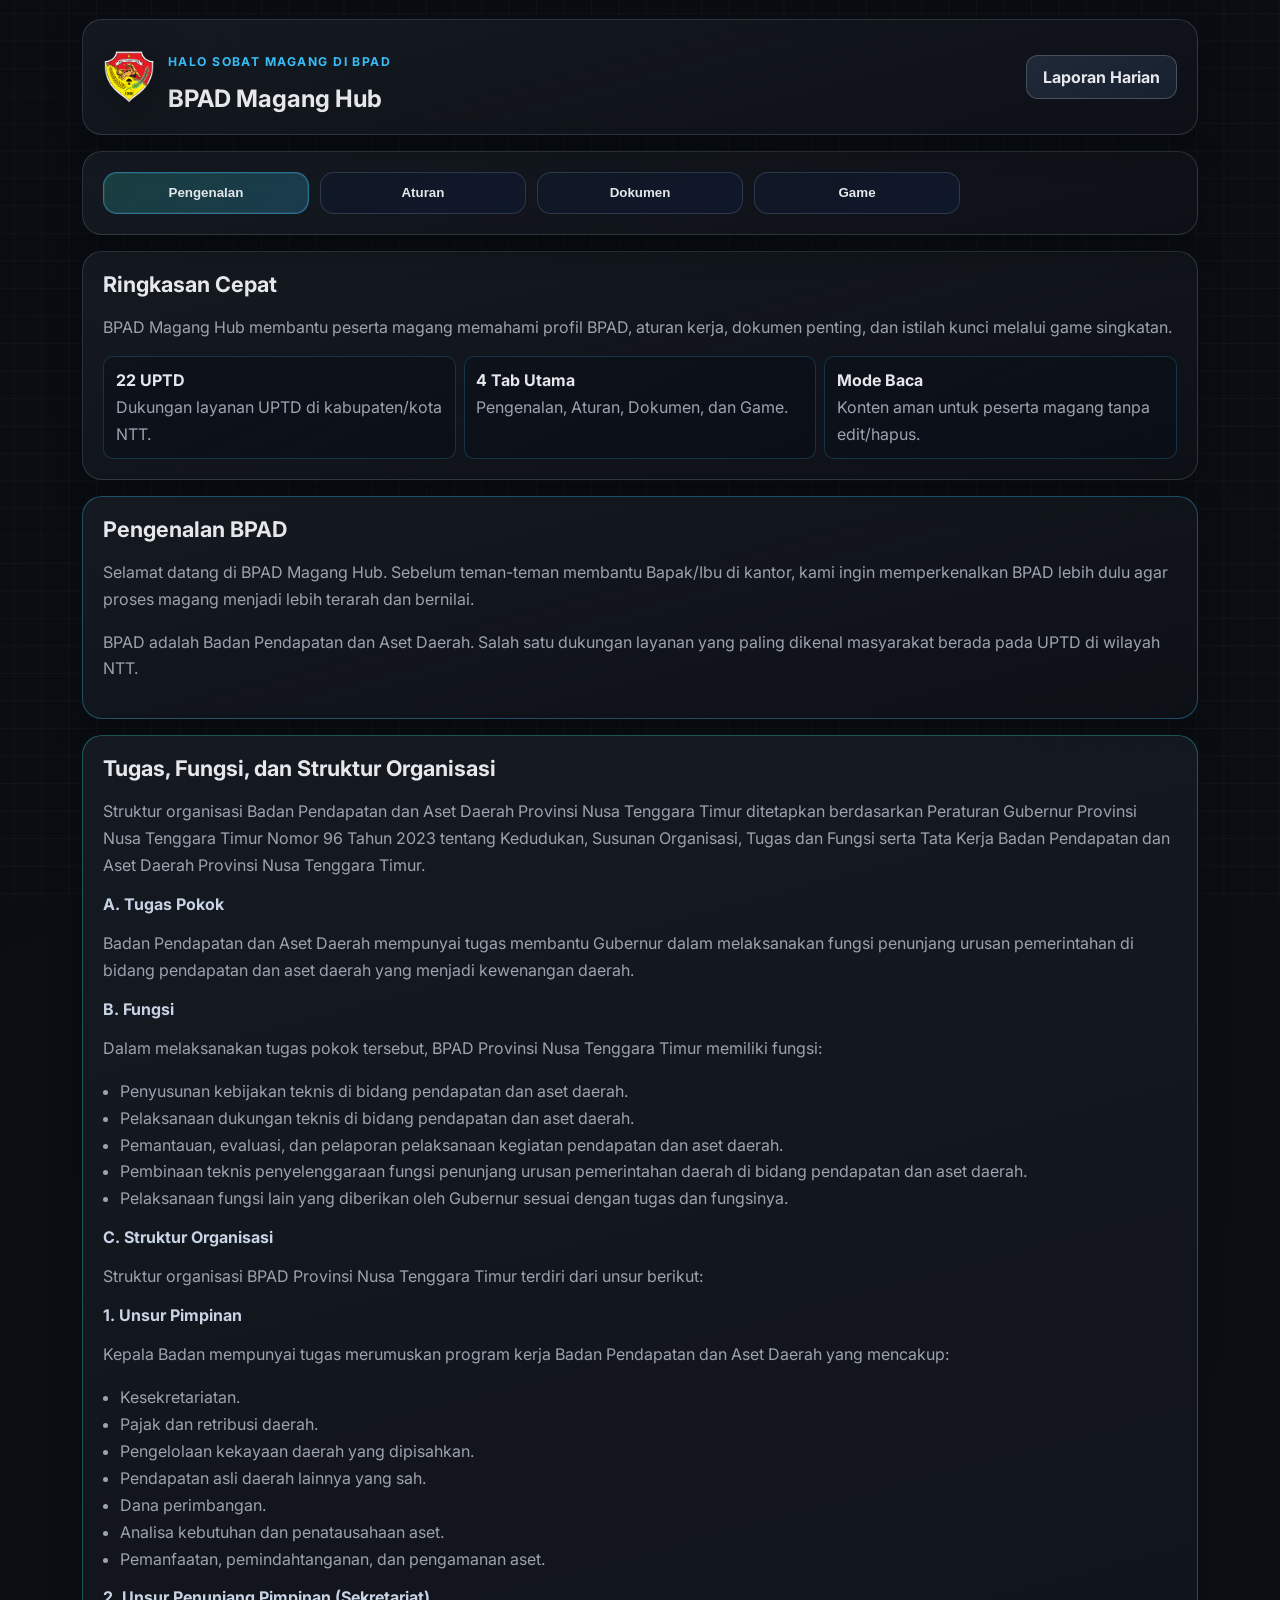
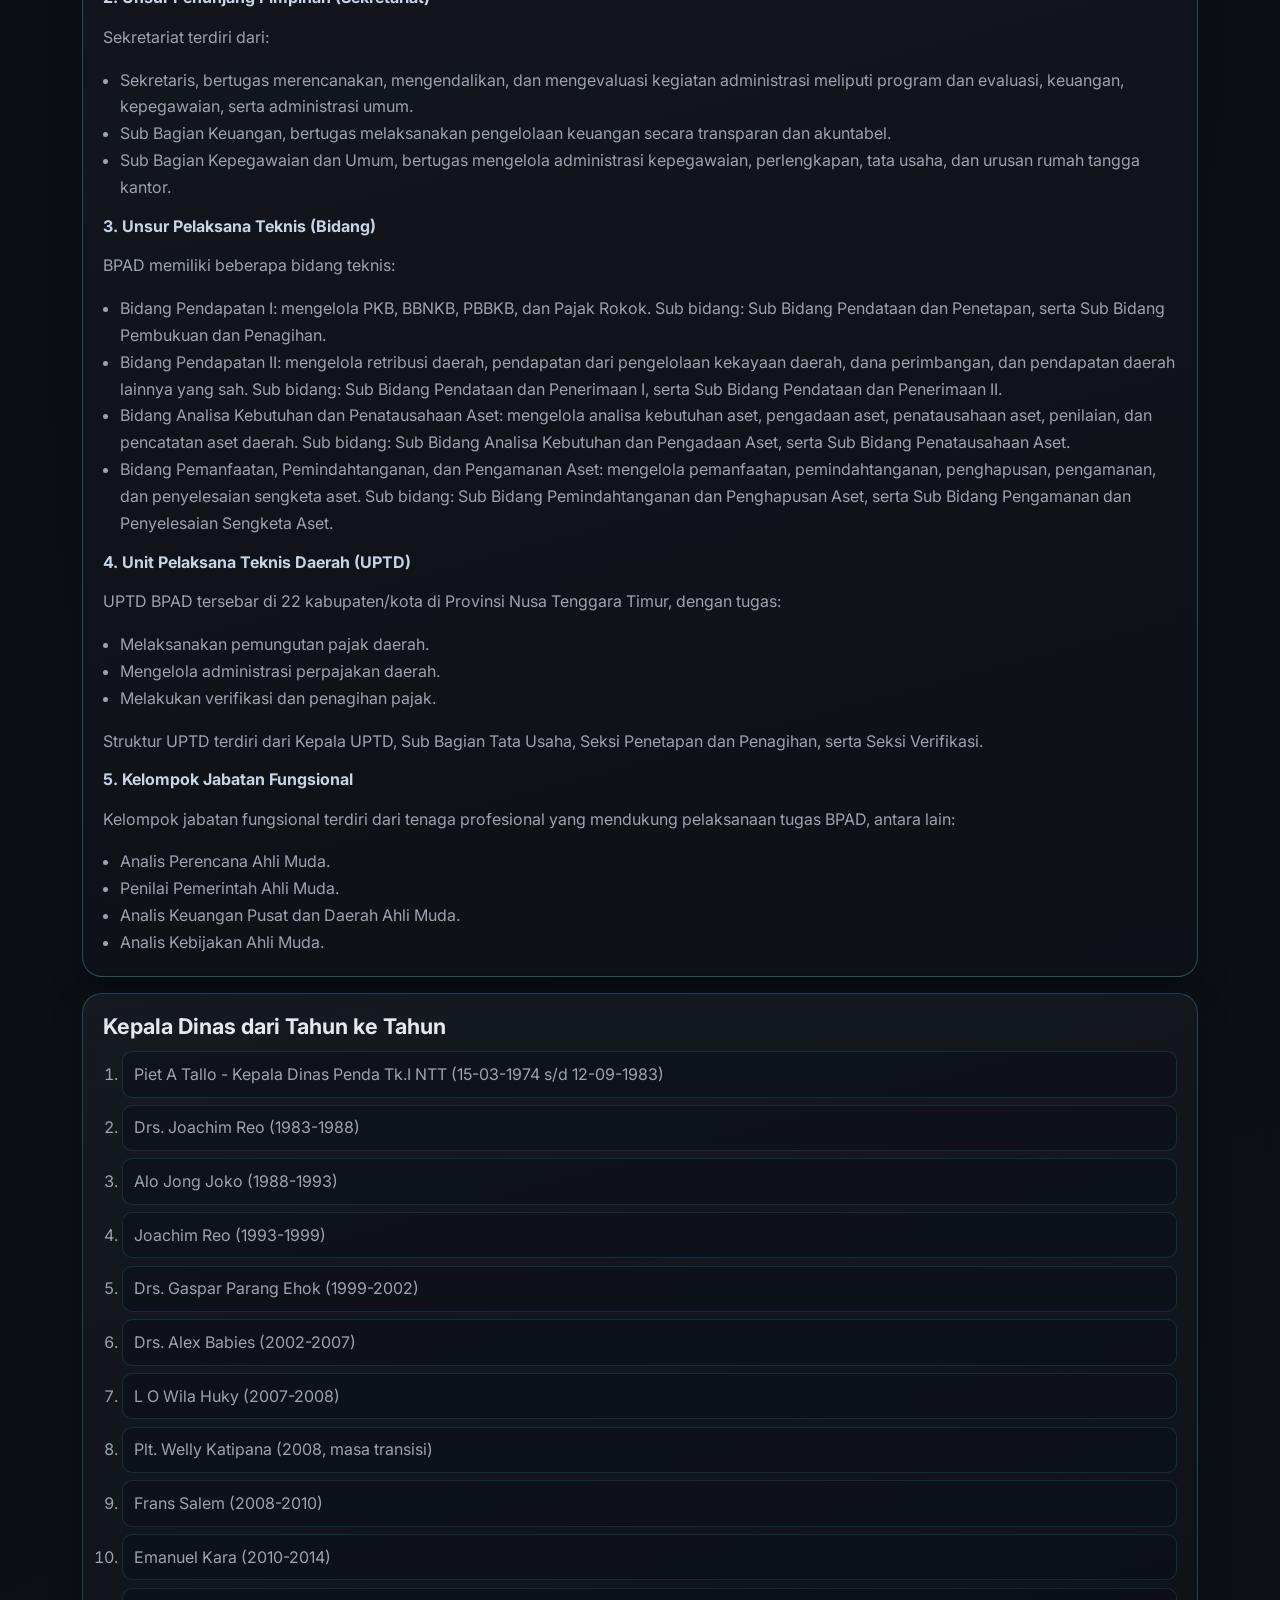
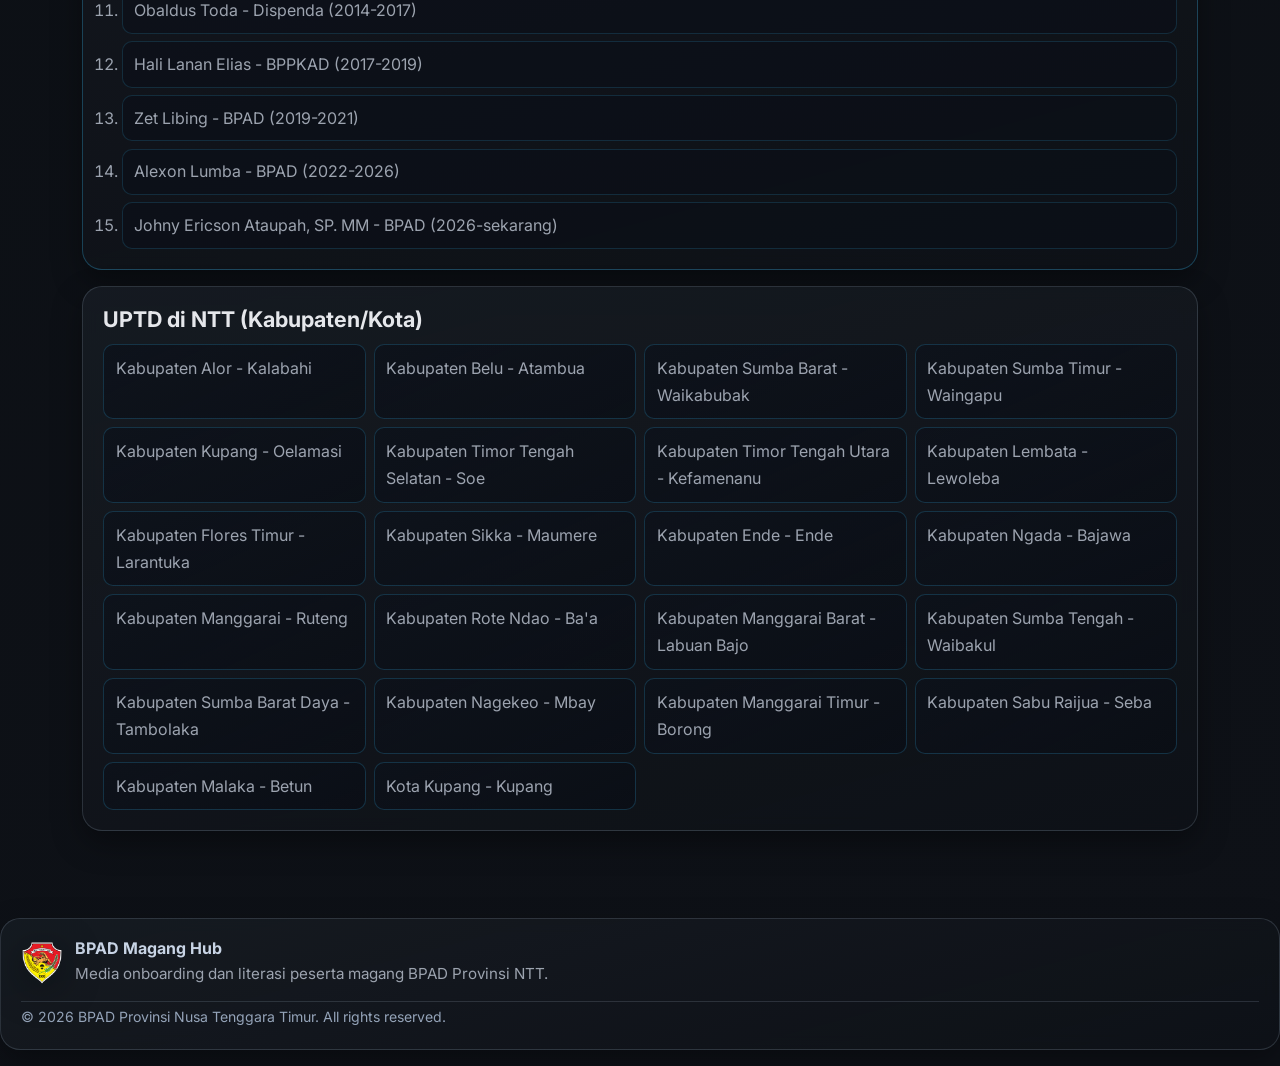
==== commit 532089ee: "Update BPAD leadership history" ====
--- a/dashboard.html
+++ b/dashboard.html
@@ -196,8 +196,9 @@
               <li>Emanuel Kara (2010-2014)</li>
               <li>Obaldus Toda - Dispenda (2014-2017)</li>
               <li>Hali Lanan Elias - BPPKAD (2017-2019)</li>
-              <li>Zet Libing - Bapenda (2019-2021)</li>
-              <li>Alexon Lumba - Bapenda (2022-sekarang)</li>
+              <li>Zet Libing - BPAD (2019-2021)</li>
+              <li>Alexon Lumba - BPAD (2022-2026)</li>
+              <li>Johny Ericson Ataupah, SP. MM - BPAD (2026-sekarang)</li>
             </ol>
           </article>
 
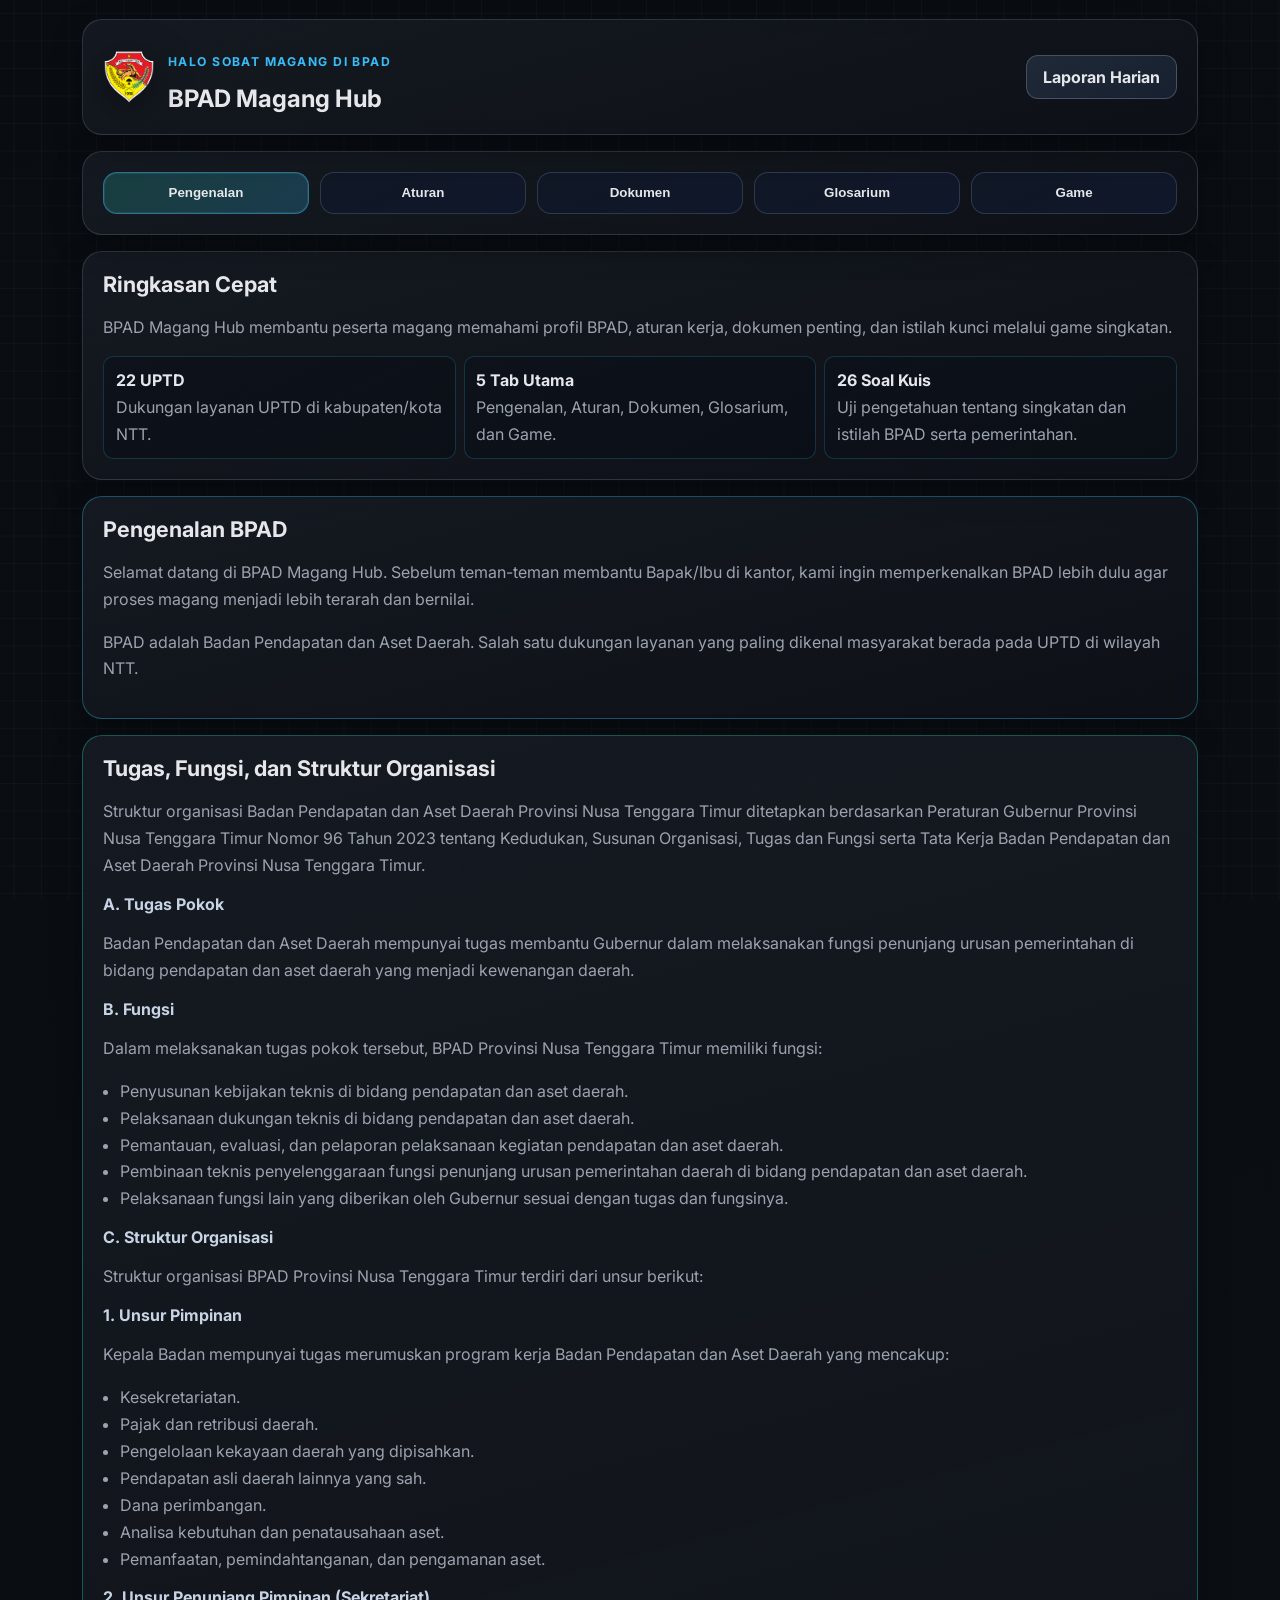
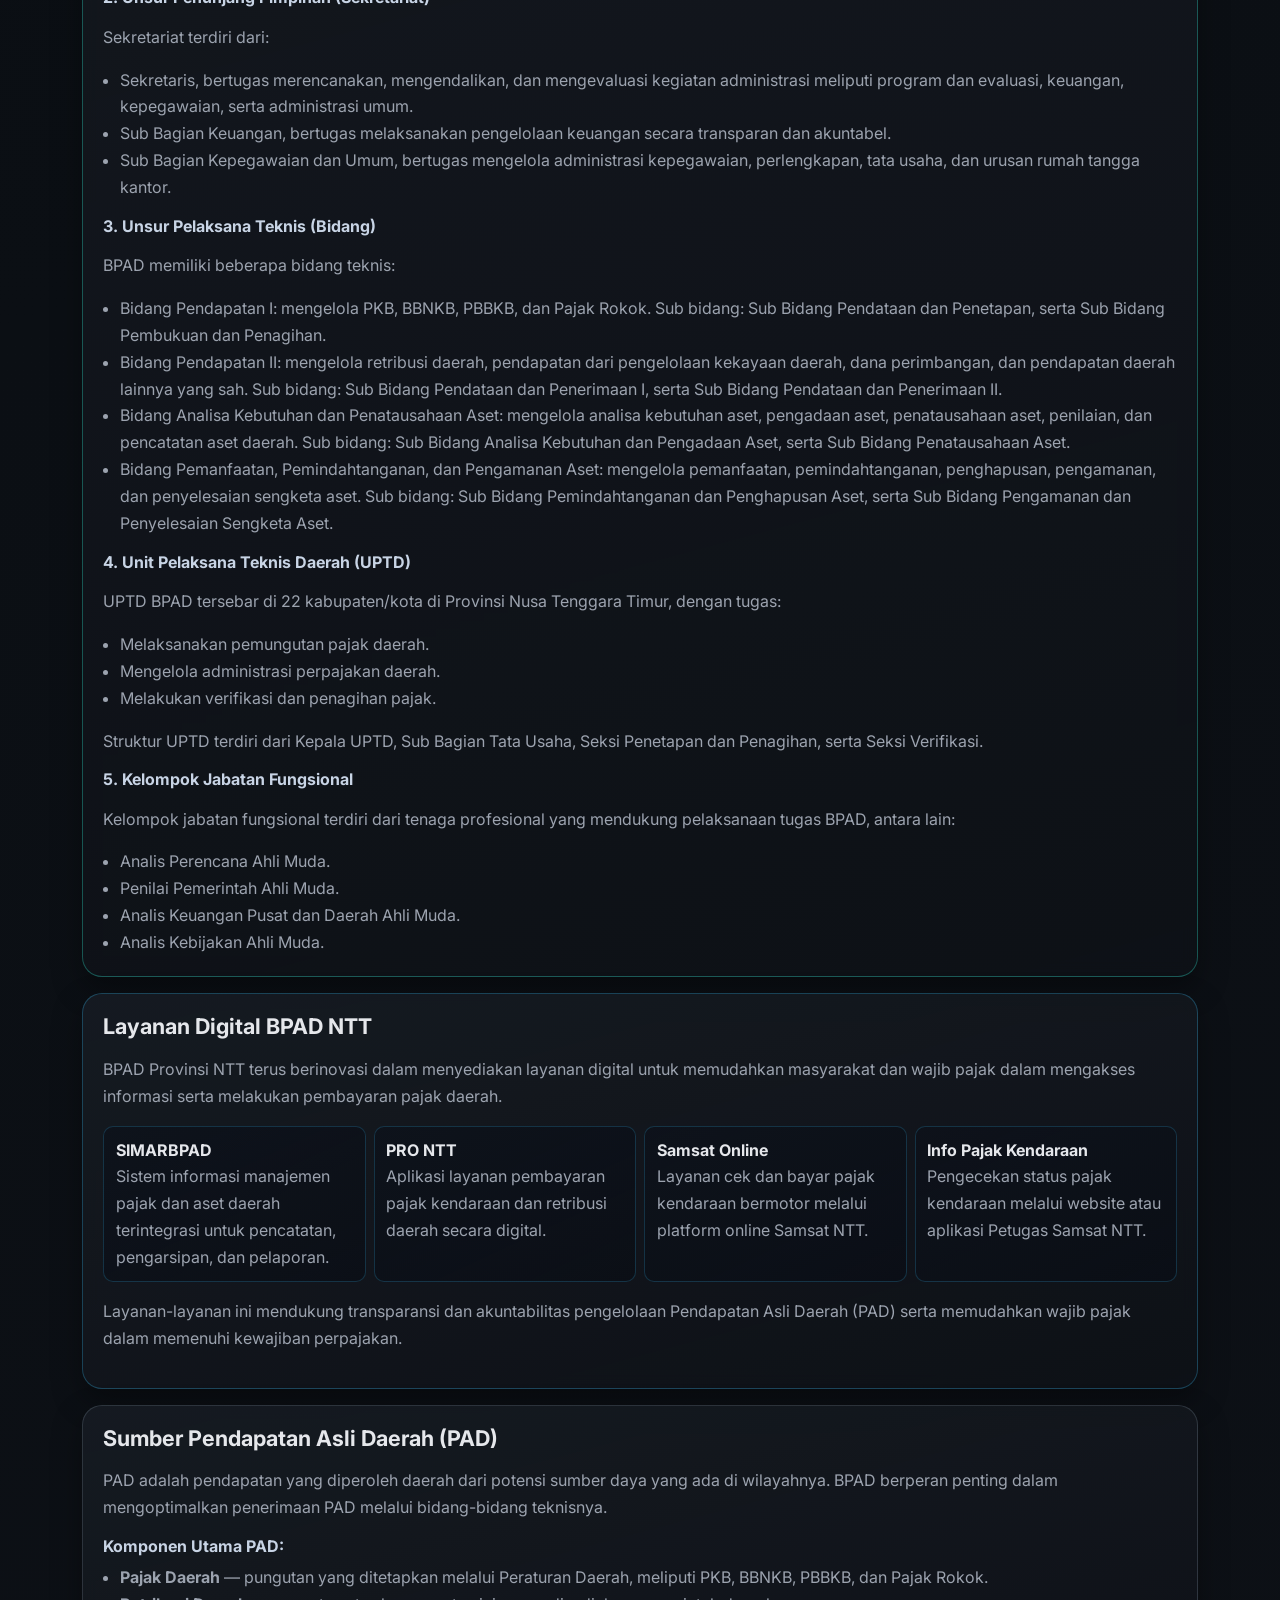
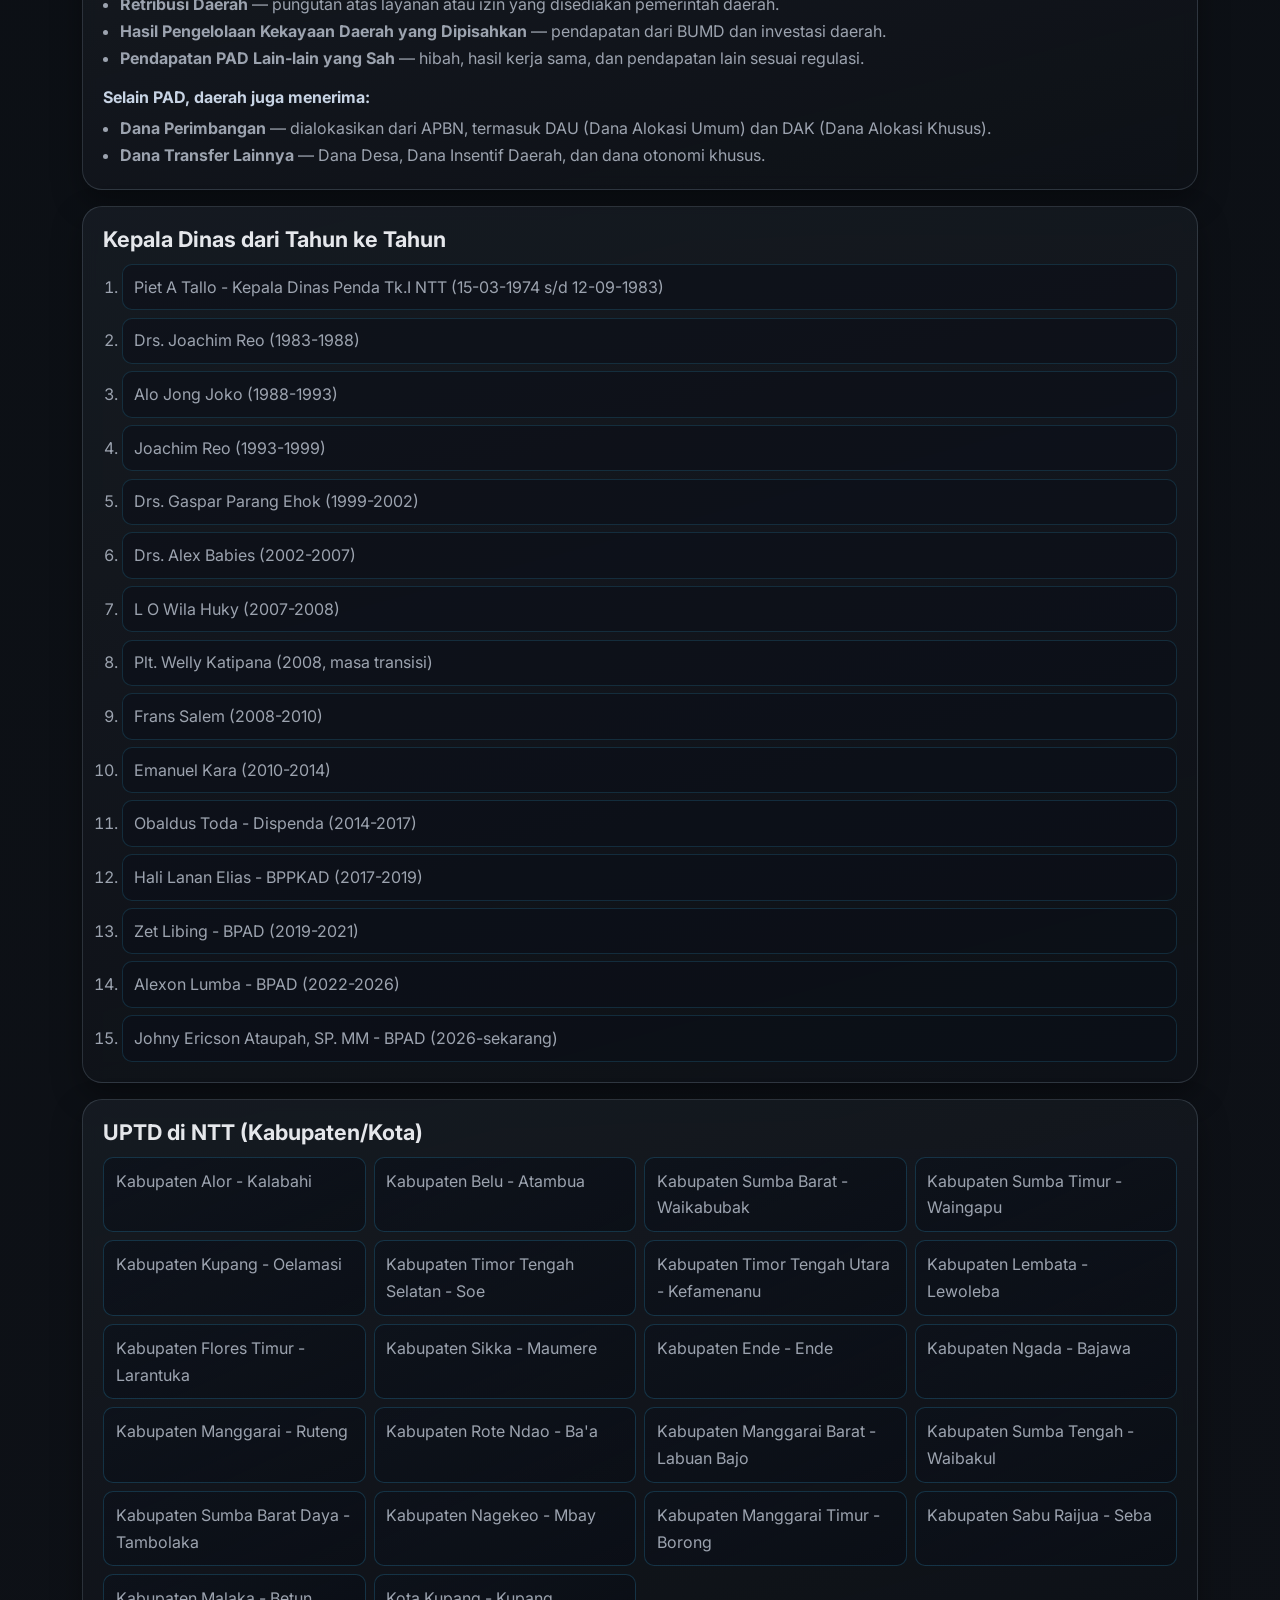
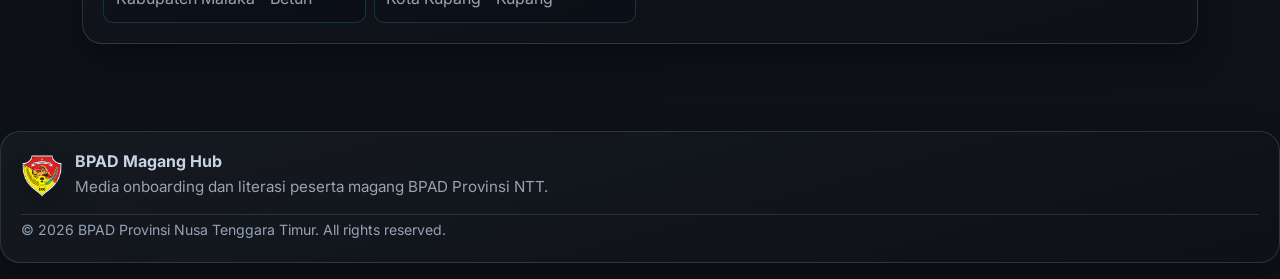
==== commit 921f0479: "feat: enrich content - BPAD services, PAD sources, glosarium, 26 quiz questions, internship tips" ====
--- a/dashboard.html
+++ b/dashboard.html
@@ -3,7 +3,10 @@
   <head>
     <meta charset="UTF-8" />
     <meta name="viewport" content="width=device-width, initial-scale=1.0" />
-    <title>BPAD Magang Hub</title>
+    <title>Dashboard - BPAD Magang Hub</title>
+    <meta name="description" content="Dashboard BPAD Magang Hub: pengenalan BPAD, aturan magang, dokumen penting, dan game singkatan untuk Sobat Magang BPAD Provinsi NTT." />
+    <meta name="robots" content="noindex, nofollow" />
+    <link rel="canonical" href="https://magang.bpadntt.cloud/dashboard.html" />
     <link rel="preconnect" href="https://fonts.googleapis.com" />
     <link rel="preconnect" href="https://fonts.gstatic.com" crossorigin />
     <link
@@ -11,10 +14,13 @@
       rel="stylesheet"
     />
     <link rel="icon" type="image/jpeg" href="./fav.jpg" />
+    <link rel="manifest" href="./manifest.json" />
+    <meta name="theme-color" content="#0b0f14" />
     <link rel="stylesheet" href="./styles.css" />
   </head>
   <body>
-    <main>
+    <a href="#main-content" class="skip-link">Langsung ke konten utama</a>
+    <main id="main-content" role="main">
       <section id="dashboard-screen" class="screen active">
         <header class="topbar panel">
           <div class="brand-block">
@@ -24,19 +30,20 @@
             <h2>BPAD Magang Hub</h2>
             </div>
           </div>
-          <a class="btn btn-ghost" target="_blank" rel="noopener noreferrer" href="https://tally.so/r/682JGe">
+          <a class="btn btn-ghost" target="_blank" rel="noopener noreferrer" href="https://tally.so/r/682JGe" aria-label="Isi Laporan Harian (membuka tab baru)">
             Laporan Harian
           </a>
         </header>
 
-        <nav class="tabs panel" aria-label="Tab Navigasi">
-          <button class="tab-btn active" data-tab="pengenalan">Pengenalan</button>
-          <button class="tab-btn" data-tab="aturan">Aturan</button>
-          <button class="tab-btn" data-tab="dokumen">Dokumen</button>
-          <button class="tab-btn" data-tab="game">Game</button>
+        <nav class="tabs panel" aria-label="Tab Navigasi" role="tablist">
+          <button class="tab-btn active" data-tab="pengenalan" role="tab" aria-selected="true" aria-controls="tab-pengenalan">Pengenalan</button>
+          <button class="tab-btn" data-tab="aturan" role="tab" aria-selected="false" aria-controls="tab-aturan">Aturan</button>
+          <button class="tab-btn" data-tab="dokumen" role="tab" aria-selected="false" aria-controls="tab-dokumen">Dokumen</button>
+          <button class="tab-btn" data-tab="glosarium" role="tab" aria-selected="false" aria-controls="tab-glosarium">Glosarium</button>
+          <button class="tab-btn" data-tab="game" role="tab" aria-selected="false" aria-controls="tab-game">Game</button>
         </nav>
 
-        <section id="tab-pengenalan" class="tab-panel active">
+        <section id="tab-pengenalan" class="tab-panel active" role="tabpanel" aria-labelledby="tab-pengenalan">
           <article class="panel">
             <h3>Ringkasan Cepat</h3>
             <p>
@@ -45,8 +52,8 @@
             </p>
             <div class="region-grid">
               <p><strong>22 UPTD</strong><br />Dukungan layanan UPTD di kabupaten/kota NTT.</p>
-              <p><strong>4 Tab Utama</strong><br />Pengenalan, Aturan, Dokumen, dan Game.</p>
-              <p><strong>Mode Baca</strong><br />Konten aman untuk peserta magang tanpa edit/hapus.</p>
+              <p><strong>5 Tab Utama</strong><br />Pengenalan, Aturan, Dokumen, Glosarium, dan Game.</p>
+              <p><strong>26 Soal Kuis</strong><br />Uji pengetahuan tentang singkatan dan istilah BPAD serta pemerintahan.</p>
             </div>
           </article>
 
@@ -178,6 +185,44 @@
               <li>Penilai Pemerintah Ahli Muda.</li>
               <li>Analis Keuangan Pusat dan Daerah Ahli Muda.</li>
               <li>Analis Kebijakan Ahli Muda.</li>
+            </ul>
+          </article>
+
+          <article class="panel">
+            <h3>Layanan Digital BPAD NTT</h3>
+            <p>
+              BPAD Provinsi NTT terus berinovasi dalam menyediakan layanan digital untuk memudahkan masyarakat
+              dan wajib pajak dalam mengakses informasi serta melakukan pembayaran pajak daerah.
+            </p>
+            <div class="region-grid">
+              <p><strong>SIMARBPAD</strong><br />Sistem informasi manajemen pajak dan aset daerah terintegrasi untuk pencatatan, pengarsipan, dan pelaporan.</p>
+              <p><strong>PRO NTT</strong><br />Aplikasi layanan pembayaran pajak kendaraan dan retribusi daerah secara digital.</p>
+              <p><strong>Samsat Online</strong><br />Layanan cek dan bayar pajak kendaraan bermotor melalui platform online Samsat NTT.</p>
+              <p><strong>Info Pajak Kendaraan</strong><br />Pengecekan status pajak kendaraan melalui website atau aplikasi Petugas Samsat NTT.</p>
+            </div>
+            <p>
+              Layanan-layanan ini mendukung transparansi dan akuntabilitas pengelolaan Pendapatan Asli Daerah (PAD)
+              serta memudahkan wajib pajak dalam memenuhi kewajiban perpajakan.
+            </p>
+          </article>
+
+          <article class="panel">
+            <h3>Sumber Pendapatan Asli Daerah (PAD)</h3>
+            <p>
+              PAD adalah pendapatan yang diperoleh daerah dari potensi sumber daya yang ada di wilayahnya.
+              BPAD berperan penting dalam mengoptimalkan penerimaan PAD melalui bidang-bidang teknisnya.
+            </p>
+            <h4>Komponen Utama PAD:</h4>
+            <ul>
+              <li><strong>Pajak Daerah</strong> — pungutan yang ditetapkan melalui Peraturan Daerah, meliputi PKB, BBNKB, PBBKB, dan Pajak Rokok.</li>
+              <li><strong>Retribusi Daerah</strong> — pungutan atas layanan atau izin yang disediakan pemerintah daerah.</li>
+              <li><strong>Hasil Pengelolaan Kekayaan Daerah yang Dipisahkan</strong> — pendapatan dari BUMD dan investasi daerah.</li>
+              <li><strong>Pendapatan PAD Lain-lain yang Sah</strong> — hibah, hasil kerja sama, dan pendapatan lain sesuai regulasi.</li>
+            </ul>
+            <h4>Selain PAD, daerah juga menerima:</h4>
+            <ul>
+              <li><strong>Dana Perimbangan</strong> — dialokasikan dari APBN, termasuk DAU (Dana Alokasi Umum) dan DAK (Dana Alokasi Khusus).</li>
+              <li><strong>Dana Transfer Lainnya</strong> — Dana Desa, Dana Insentif Daerah, dan dana otonomi khusus.</li>
             </ul>
           </article>
 
@@ -231,7 +276,7 @@
           </article>
         </section>
 
-        <section id="tab-aturan" class="tab-panel">
+        <section id="tab-aturan" class="tab-panel" role="tabpanel" aria-labelledby="tab-aturan">
           <article class="panel">
             <h3>Aturan Magang di BPAD (Panduan Lengkap)</h3>
             <p>
@@ -336,11 +381,62 @@
                 <summary>Apa yang dilakukan jika sedang tidak ada tugas?</summary>
                 <p>Lanjutkan membaca dokumen, mengulang materi onboarding, atau minta arahan tambahan ke pembimbing.</p>
               </details>
-            </div>
+              <details>
+                <summary>Bagaimana cara membangun jejaring (networking) saat magang?</summary>
+                <p>Perkenalkan diri dengan sopan, tunjukkan antusiasme, dan jalin komunikasi dengan pegawai di berbagai unit kerja.</p>
+              </details>
+              <details>
+                <summary>Apa perbedaan OPD dan UPTD?</summary>
+                <p>OPD (Organisasi Perangkat Daerah) adalah lembaga pemerintah daerah secara keseluruhan. UPTD (Unit Pelaksana Teknis Daerah) adalah unit pelaksana teknis di bawah OPD yang tersebar di kabupaten/kota.</p>
+              </details>
+              <details>
+                <summary>Apa itu SOTK dan mengapa penting?</summary>
+                <p>SOTK (Susunan Organisasi dan Tata Kerja) adalah pedoman dasar pembentukan organisasi pemerintahan. Dokumen ini menjelaskan struktur, tugas, dan fungsi setiap unit kerja.</p>
+              </details>
+            </div>
+          </article>
+
+          <article class="panel">
+            <h3>Tips Sukses Magang di Instansi Pemerintah</h3>
+            <p>Berikut tips praktis agar masa magang kamu di BPAD memberikan pengalaman maksimal:</p>
+
+            <h4>1. Bangun Kesan Positif dari Hari Pertama</h4>
+            <ul>
+              <li>Datang lebih awal, berpakaian rapi, dan siapkan diri dengan informasi dasar tentang instansi.</li>
+              <li>Perkenalkan diri dengan sopan kepada pegawai di unit kerja dan tunjukkan sikap antusias.</li>
+            </ul>
+
+            <h4>2. Jadilah Proaktif, Bukan Pasif</h4>
+            <ul>
+              <li>Jangan hanya menunggu arahan — tanyakan apa yang bisa kamu bantu.</li>
+              <li>Catat setiap tugas dan pelajari cara mengerjakannya dengan baik.</li>
+              <li>Jika selesai lebih cepat, minta tugas tambahan atau pelajari dokumen terkait.</li>
+            </ul>
+
+            <h4>3. Kuasai Komunikasi Profesional</h4>
+            <ul>
+              <li>Gunakan bahasa formal saat berkomunikasi dengan atasan dan pegawai.</li>
+              <li>Sampaikan laporan secara tertulis dan terstruktur.</li>
+              <li>Berani bertanya jika belum paham, tapi usahakan mencari jawaban sendiri terlebih dahulu.</li>
+            </ul>
+
+            <h4>4. Bangun Jejaring Profesional</h4>
+            <ul>
+              <li>Kenali pegawai dari berbagai unit kerja, bukan hanya di unit kamu.</li>
+              <li>Jalin relasi baik yang bisa menjadi referensi di masa depan.</li>
+              <li>Ikuti kegiatan kantor seperti rapat, apel pagi, atau acara internal.</li>
+            </ul>
+
+            <h4>5. Dokumentasikan Pengalaman</h4>
+            <ul>
+              <li>Catat hal baru setiap hari: istilah, proses kerja, dan pelajaran yang didapat.</li>
+              <li>Simpan dokumentasi kerja untuk bahan laporan akhir magang.</li>
+              <li>Minta umpan balik dari pembimbing sebelum masa magang berakhir.</li>
+            </ul>
           </article>
         </section>
 
-        <section id="tab-dokumen" class="tab-panel">
+        <section id="tab-dokumen" class="tab-panel" role="tabpanel" aria-labelledby="tab-dokumen">
           <article class="panel docs-panel">
             <div class="section-head">
               <div>
@@ -358,11 +454,63 @@
           </article>
         </section>
 
-        <section id="tab-game" class="tab-panel">
+        <section id="tab-glosarium" class="tab-panel" role="tabpanel" aria-labelledby="tab-glosarium">
+          <article class="panel">
+            <h3>Glosarium Istilah Pemerintahan & BPAD</h3>
+            <p>Kamus singkat istilah dan singkatan yang sering digunakan di lingkungan BPAD dan instansi pemerintah daerah.</p>
+
+            <h4>Istilah Pajak & Kendaraan</h4>
+            <div class="glossary-grid">
+              <div class="glossary-item"><strong>PKB</strong><p>Pajak Kendaraan Bermotor — pajak tahunan yang wajib dibayar pemilik kendaraan.</p></div>
+              <div class="glossary-item"><strong>BBNKB</strong><p>Bea Balik Nama Kendaraan Bermotor — pungutan saat terjadi perubahan kepemilikan kendaraan.</p></div>
+              <div class="glossary-item"><strong>PBBKB</strong><p>Pajak Bahan Bakar Kendaraan Bermotor — pajak atas bahan bakar yang digunakan kendaraan.</p></div>
+              <div class="glossary-item"><strong>STNK</strong><p>Surat Tanda Nomor Kendaraan — dokumen resmi identitas dan registrasi kendaraan.</p></div>
+              <div class="glossary-item"><strong>BPKB</strong><p>Buku Pemilik Kendaraan Bermotor — bukti sah kepemilikan kendaraan yang diterbitkan Polri.</p></div>
+              <div class="glossary-item"><strong>SAMSAT</strong><p>Sistem Administrasi Manunggal Satu Atap — layanan terpadu pendaftaran dan pembayaran pajak kendaraan.</p></div>
+              <div class="glossary-item"><strong>Pajak Rokok</strong><p>Pungutan atas rokok yang dipungut pemerintah provinsi sebagai bagian dari PAD.</p></div>
+            </div>
+
+            <h4>Istilah Keuangan Daerah</h4>
+            <div class="glossary-grid">
+              <div class="glossary-item"><strong>PAD</strong><p>Pendapatan Asli Daerah — pendapatan yang diperoleh daerah dari potensi sumber dayanya sendiri.</p></div>
+              <div class="glossary-item"><strong>APBD</strong><p>Anggaran Pendapatan dan Belanja Daerah — rencana keuangan tahunan pemerintah daerah.</p></div>
+              <div class="glossary-item"><strong>DAU</strong><p>Dana Alokasi Umum — dana dari APBN untuk mendanai kebutuhan daerah secara merata.</p></div>
+              <div class="glossary-item"><strong>DAK</strong><p>Dana Alokasi Khusus — dana dari APBN untuk mendanai kebutuhan khusus daerah tertentu.</p></div>
+              <div class="glossary-item"><strong>Retribusi Daerah</strong><p>Pungutan atas layanan atau izin yang disediakan pemerintah daerah kepada masyarakat.</p></div>
+              <div class="glossary-item"><strong>BUMD</strong><p>Badan Usaha Milik Daerah — perusahaan yang dimiliki oleh pemerintah daerah.</p></div>
+            </div>
+
+            <h4>Istilah Kepegawaian & Organisasi</h4>
+            <div class="glossary-grid">
+              <div class="glossary-item"><strong>ASN</strong><p>Aparatur Sipil Negara — profesi bagi pegawai negeri sipil dan pegawai pemerintah dengan perjanjian kerja.</p></div>
+              <div class="glossary-item"><strong>PNS</strong><p>Pegawai Negeri Sipil — pegawai yang diangkat oleh pejabat pembina kepegawaian.</p></div>
+              <div class="glossary-item"><strong>CPNS</strong><p>Calon Pegawai Negeri Sipil — status sebelum diangkat menjadi PNS tetap.</p></div>
+              <div class="glossary-item"><strong>PPPK</strong><p>Pegawai Pemerintah dengan Perjanjian Kerja — pegawai ASN yang diangkat berdasarkan perjanjian kerja.</p></div>
+              <div class="glossary-item"><strong>OPD</strong><p>Organisasi Perangkat Daerah — lembaga/organ yang membantu kepala daerah dalam penyelenggaraan pemerintahan.</p></div>
+              <div class="glossary-item"><strong>SKPD</strong><p>Satuan Kerja Perangkat Daerah — unit organisasi dalam OPD yang melaksanakan urusan pemerintahan.</p></div>
+              <div class="glossary-item"><strong>UPTD</strong><p>Unit Pelaksana Teknis Daerah — unit pelaksana teknis yang tersebar di kabupaten/kota.</p></div>
+              <div class="glossary-item"><strong>SOTK</strong><p>Susunan Organisasi dan Tata Kerja — pedoman pembentukan struktur organisasi pemerintahan.</p></div>
+              <div class="glossary-item"><strong>NIP</strong><p>Nomor Induk Pegawai — nomor identitas unik untuk setiap pegawai ASN.</p></div>
+              <div class="glossary-item"><strong>SK</strong><p>Surat Keputusan — dokumen resmi yang menetapkan keputusan pejabat berwenang.</p></div>
+            </div>
+
+            <h4>Istilah Dokumen & Perencanaan</h4>
+            <div class="glossary-grid">
+              <div class="glossary-item"><strong>RENSTRA</strong><p>Rencana Strategis — dokumen perencanaan jangka menengah (5 tahunan) suatu instansi.</p></div>
+              <div class="glossary-item"><strong>RPJMD</strong><p>Rencana Pembangunan Jangka Menengah Daerah — dokumen perencanaan daerah 5 tahunan.</p></div>
+              <div class="glossary-item"><strong>LKIP</strong><p>Laporan Kinerja Instansi Pemerintah — laporan pencapaian kinerja instansi selama periode tertentu.</p></div>
+              <div class="glossary-item"><strong>SKP</strong><p>Sasaran Kinerja Pegawai — target kinerja yang harus dicapai setiap pegawai dalam setahun.</p></div>
+              <div class="glossary-item"><strong>IKU</strong><p>Indikator Kinerja Utama — ukuran keberhasilan pencapaian tujuan organisasi.</p></div>
+            </div>
+          </article>
+        </section>
+
+        <section id="tab-game" class="tab-panel" role="tabpanel" aria-labelledby="tab-game">
           <article class="panel game-panel">
             <h3>Game Singkatan BPAD</h3>
             <p>
-              Jawab pertanyaan singkatan seputar BPAD seperti UPTD, STNK, dan istilah lain.
+              Uji pengetahuan kamu tentang singkatan dan istilah seputar BPAD, pajak daerah, kepegawaian,
+              dan pemerintahan daerah. Total 26 pertanyaan!
             </p>
             <div id="quiz-box" class="quiz-box">
               <p id="quiz-progress" class="quiz-progress"></p>
@@ -406,6 +554,12 @@
       </article>
     </template>
 
+    <script>
+      // Register service worker
+      if ('serviceWorker' in navigator) {
+        navigator.serviceWorker.register('./sw.js').catch(() => {});
+      }
+    </script>
     <script src="./app.js"></script>
   </body>
 </html>
--- a/styles.css
+++ b/styles.css
@@ -19,6 +19,31 @@
 
 * {
   box-sizing: border-box;
+}
+
+/* Accessibility: Skip link */
+.skip-link {
+  position: absolute;
+  top: -100%;
+  left: 1rem;
+  z-index: 99999;
+  padding: 0.75rem 1.25rem;
+  background: var(--primary);
+  color: #03130f;
+  font-weight: 700;
+  border-radius: 0 0 8px 8px;
+  text-decoration: none;
+  transition: top 0.2s ease;
+}
+
+.skip-link:focus {
+  top: 0;
+}
+
+/* Focus styles for keyboard navigation */
+:focus-visible {
+  outline: 2px solid var(--primary);
+  outline-offset: 2px;
 }
 
 html,
@@ -500,20 +525,6 @@
   border: 1px solid rgba(156, 163, 175, 0.35);
 }
 
-.form-actions {
-  display: flex;
-  flex-wrap: wrap;
-  gap: 0.6rem;
-  align-items: center;
-  grid-column: 1 / -1;
-}
-
-.btn.btn-sm {
-  padding: 0.46rem 0.68rem;
-  border-radius: 10px;
-  font-size: 0.82rem;
-}
-
 body.loading {
   overflow: hidden;
 }
@@ -664,6 +675,40 @@
   margin-top: 0.85rem;
 }
 
+/* Glosarium */
+.glossary-grid {
+  display: grid;
+  grid-template-columns: repeat(auto-fit, minmax(240px, 1fr));
+  gap: 0.7rem;
+  margin-bottom: 1rem;
+}
+
+.glossary-item {
+  border: 1px solid rgba(56, 189, 248, 0.18);
+  border-radius: 12px;
+  background: rgba(11, 16, 24, 0.55);
+  padding: 0.75rem 0.85rem;
+  transition: 0.2s ease;
+}
+
+.glossary-item:hover {
+  border-color: rgba(45, 212, 191, 0.4);
+  transform: translateY(-2px);
+}
+
+.glossary-item strong {
+  display: block;
+  color: var(--primary);
+  font-size: 1rem;
+  margin-bottom: 0.3rem;
+}
+
+.glossary-item p {
+  margin: 0;
+  font-size: 0.9rem;
+  line-height: 1.5;
+}
+
 .site-footer {
   margin-top: 1.4rem;
   display: grid;
@@ -774,7 +819,7 @@
   .tabs {
     top: 0;
     position: static;
-    grid-template-columns: repeat(2, minmax(0, 1fr));
+    grid-template-columns: repeat(3, minmax(0, 1fr));
   }
 
   .section-head {
@@ -798,7 +843,7 @@
 
 @media (max-width: 620px) {
   .tabs {
-    grid-template-columns: 1fr;
+    grid-template-columns: repeat(2, minmax(0, 1fr));
   }
 
   .quiz-actions {
